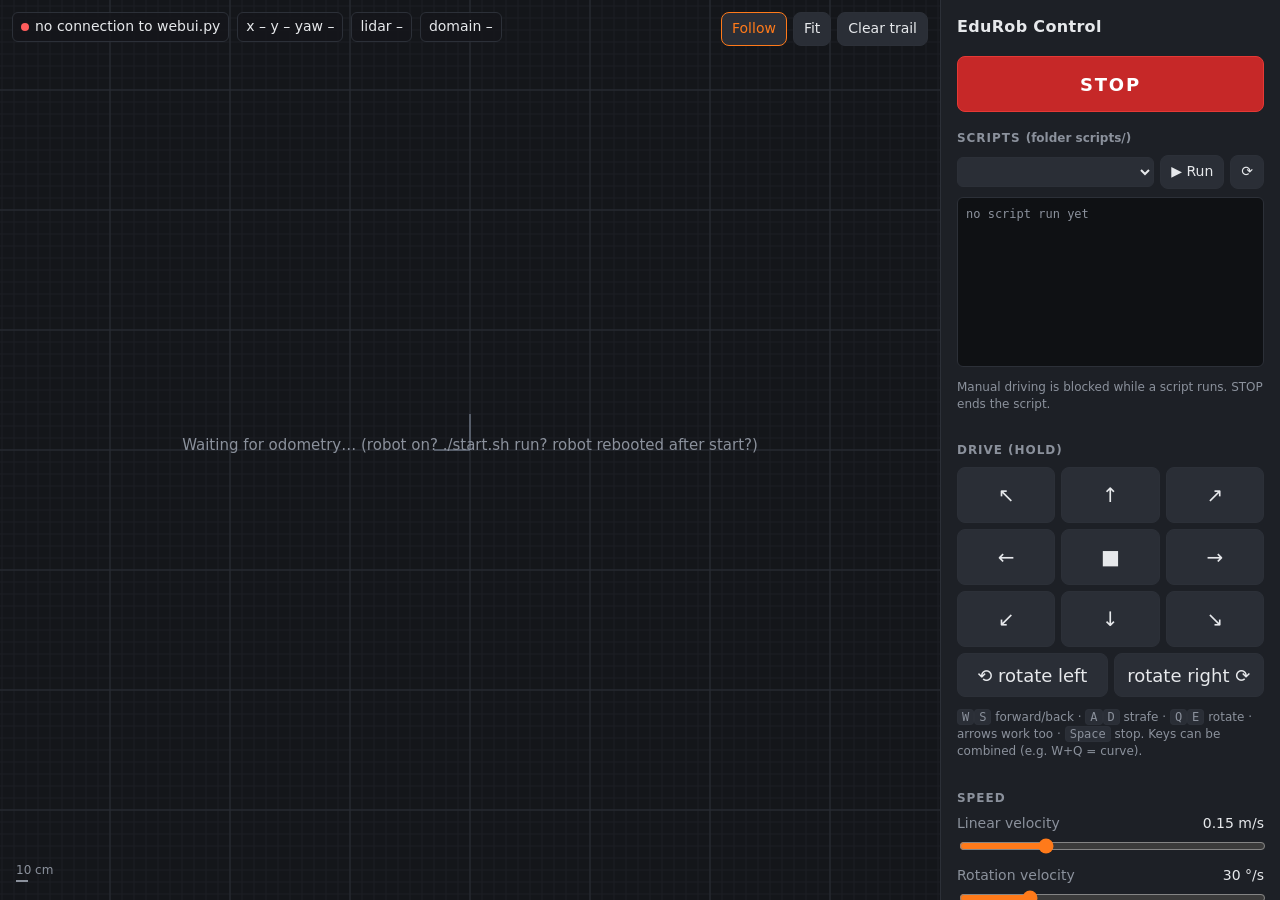
==== webui.html @ e74e67d3 "Init" ====
<!doctype html>
<html lang="en">
<head>
<meta charset="utf-8">
<meta name="viewport" content="width=device-width, initial-scale=1">
<title>EduRob Control</title>
<style>
  :root {
    --bg: #14161a; --panel: #1d2026; --line: #2c3038; --text: #e6e8eb; --muted: #8b919c;
    --accent: #ff7a1a; --trail: #4fb3ff; --scan: #ff4f6d; --ok: #3ecf8e; --bad: #ff5c5c;
  }
  * { box-sizing: border-box; }
  html, body { margin: 0; height: 100%; background: var(--bg); color: var(--text);
    font: 14px/1.4 system-ui, -apple-system, "Segoe UI", sans-serif; }
  body { display: grid; grid-template-columns: 1fr 340px; height: 100vh; }
  @media (max-width: 820px) { body { grid-template-columns: 1fr; grid-template-rows: 55vh auto; height: auto; } }
  #view { position: relative; min-height: 300px; overflow: hidden; }
  canvas { display: block; width: 100%; height: 100%; touch-action: none; cursor: grab; }
  .overlay { position: absolute; left: 12px; top: 12px; display: flex; gap: 8px; flex-wrap: wrap; pointer-events: none; }
  .chip { background: rgba(20,22,26,.85); border: 1px solid var(--line); border-radius: 6px; padding: 4px 8px;
    font-variant-numeric: tabular-nums; }
  .dot { display: inline-block; width: 8px; height: 8px; border-radius: 50%; background: var(--bad); margin-right: 6px; }
  .dot.on { background: var(--ok); }
  .viewbtns { position: absolute; right: 12px; top: 12px; display: flex; gap: 6px; }
  aside { background: var(--panel); border-left: 1px solid var(--line); padding: 16px; overflow-y: auto;
    display: flex; flex-direction: column; gap: 18px; }
  h1 { font-size: 16px; margin: 0; letter-spacing: .02em; }
  h2 { font-size: 12px; margin: 0 0 8px; color: var(--muted); text-transform: uppercase; letter-spacing: .08em; font-weight: 600; }
  button { -webkit-touch-callout: none; font: inherit; color: var(--text); background: #2a2e36; border: 1px solid var(--line); border-radius: 8px;
    padding: 6px 10px; cursor: pointer; user-select: none; -webkit-user-select: none; touch-action: none; }
  button:hover { background: #333842; }
  button:disabled { opacity: .5; cursor: wait; }
  button.held { background: var(--accent); border-color: var(--accent); color: #111; }
  button.toggle.on { border-color: var(--accent); color: var(--accent); }
  .pad { display: grid; grid-template-columns: repeat(3, 1fr); gap: 6px; }
  .pad button { height: 56px; font-size: 20px; }
  .rot { display: grid; grid-template-columns: 1fr 1fr; gap: 6px; margin-top: 6px; }
  .rot button { height: 44px; font-size: 18px; }
  #stop { width: 100%; height: 56px; font-size: 18px; font-weight: 700; letter-spacing: .1em;
    background: #c62828; border-color: #e53935; color: #fff; }
  #stop:hover { background: #d32f2f; }
  .slider { display: grid; grid-template-columns: 1fr auto; gap: 2px 8px; margin-bottom: 10px; }
  .slider label { color: var(--muted); }
  .slider output { font-variant-numeric: tabular-nums; }
  .slider input { grid-column: 1 / -1; width: 100%; accent-color: var(--accent); }
  table { width: 100%; border-collapse: collapse; font-variant-numeric: tabular-nums; }
  td { padding: 2px 0; } td:last-child { text-align: right; }
  .muted { color: var(--muted); font-size: 12px; }
  kbd { background: #2a2e36; border: 1px solid var(--line); border-radius: 4px; padding: 0 4px; font-size: 12px; }
  .row { display: flex; gap: 6px; flex-wrap: wrap; align-items: center; }
  select { font: inherit; color: var(--text); background: #2a2e36; border: 1px solid var(--line); border-radius: 6px;
    padding: 5px 6px; flex: 1; min-width: 0; }
  #log { background: #0f1114; border: 1px solid var(--line); border-radius: 6px; padding: 8px; margin: 8px 0 0;
    height: 170px; overflow: auto; font: 12px/1.35 ui-monospace, "SF Mono", Menlo, Consolas, monospace;
    white-space: pre-wrap; word-break: break-word; color: #c9ced6; }
  #log:empty::before { content: "no script run yet"; color: var(--muted); }
  #busychip { border-color: var(--accent); color: var(--accent); }
  [hidden] { display: none !important; }
  input[type=text] { font: inherit; color: var(--text); background: #2a2e36; border: 1px solid var(--line);
    border-radius: 6px; padding: 4px 6px; }
  input[type=number] { width: 70px; font: inherit; color: var(--text); background: #2a2e36; border: 1px solid var(--line);
    border-radius: 6px; padding: 4px 6px; }
</style>
</head>
<body>
<div id="view">
  <canvas id="c"></canvas>
  <div class="overlay">
    <span class="chip"><span class="dot" id="conn"></span><span id="src">no connection</span></span>
    <span class="chip" id="posechip">x – y – yaw –</span>
    <span class="chip" id="lidarchip">lidar –</span>
    <span class="chip" id="domainchip">domain –</span>
    <span class="chip" id="busychip" hidden></span>
  </div>
  <div class="viewbtns">
    <button class="toggle on" id="follow" title="Keep the robot in the centre">Follow</button>
    <button id="center" title="Show the whole trail">Fit</button>
    <button id="clear" title="Delete the drawn path">Clear trail</button>
  </div>
</div>

<aside>
  <h1>EduRob Control</h1>

  <section>
    <button id="stop">STOP</button>
  </section>

  <section>
    <h2>Scripts <span class="muted" style="text-transform:none;letter-spacing:0">(folder scripts/)</span></h2>
    <div class="row">
      <select id="scriptsel"></select>
      <button id="run">▶ Run</button>
      <button id="reload" title="Reload the list">⟳</button>
    </div>
    <pre id="log"></pre>
    <p class="muted" id="scriptstate">Manual driving is blocked while a script runs. STOP ends the script.</p>
  </section>

  <section>
    <h2>Drive (hold)</h2>
    <div class="pad">
      <button data-x="1" data-y="1">↖</button><button data-x="1">↑</button><button data-x="1" data-y="-1">↗</button>
      <button data-y="1">←</button><button data-stop="1">■</button><button data-y="-1">→</button>
      <button data-x="-1" data-y="1">↙</button><button data-x="-1">↓</button><button data-x="-1" data-y="-1">↘</button>
    </div>
    <div class="rot">
      <button data-t="1">⟲ rotate left</button><button data-t="-1">rotate right ⟳</button>
    </div>
    <p class="muted"><kbd>W</kbd><kbd>S</kbd> forward/back · <kbd>A</kbd><kbd>D</kbd> strafe ·
      <kbd>Q</kbd><kbd>E</kbd> rotate · arrows work too · <kbd>Space</kbd> stop.
      Keys can be combined (e.g. W+Q = curve).</p>
  </section>

  <section>
    <h2>Speed</h2>
    <div class="slider"><label for="vel">Linear velocity</label><output id="velo"></output>
      <input type="range" id="vel" min="0.02" max="0.5" step="0.01" value="0.15"></div>
    <div class="slider"><label for="ang">Rotation velocity</label><output id="ango"></output>
      <input type="range" id="ang" min="5" max="120" step="5" value="30"></div>
    <div class="slider"><label for="ramp">Ramp (acceleration)</label><output id="rampo"></output>
      <input type="range" id="ramp" min="0" max="2" step="0.05" value="0.5"></div>
    <p class="muted">Ramp 0 = full speed immediately. Rotation ramp is scaled the same way
      (0.5 m/s² ↔ 90 °/s², like <code>motion.py</code>).</p>
  </section>

  <section>
    <h2>Status</h2>
    <table>
      <tr><td>Commanded x / y</td><td id="cmdxy">–</td></tr>
      <tr><td>Commanded turn</td><td id="cmdt">–</td></tr>
      <tr><td>Trail length</td><td id="dist">0.00 m</td></tr>
    </table>
    <p class="muted">Commands go out at most twice per second: the robot can't handle more over WiFi.
      Expect ~0.5 s delay between button and movement.</p>
  </section>

  <section>
    <h2>Gyro (IMU)</h2>
    <div class="row">
      <button id="calib">Calibrate gyro</button>
      <input type="number" id="calibtime" value="5" min="1" max="30" step="1"> <span class="muted">s</span>
    </div>
    <p class="muted" id="calibmsg">Robot must stand still. Driving is blocked meanwhile.</p>
  </section>

  <section>
    <h2>ROS domain</h2>
    <div class="row">
      <input type="number" id="domain" min="0" max="232" step="1">
      <button id="setdomain">Switch</button>
    </div>
    <p class="muted">Restarts the server on that domain (robot and running script are stopped).
      The robot's own domain is set on its settings page (http://10.0.109.58/configuration),
      the lidar driver's with <code>DOMAIN=… ./start.sh</code>.</p>
  </section>

  <section>
    <h2>Map (SLAM)</h2>
    <p class="muted" id="mapstate">No map. Start with <code>./start.sh --slam</code>, then drive slowly around.</p>
    <div class="row">
      <input type="text" id="mapname" placeholder="map name" maxlength="40" style="flex:1;min-width:0">
      <button id="savemap">Save map</button>
    </div>
    <div class="row" style="margin-top:8px">
      <button class="toggle on" id="showmap">Show map</button>
      <button id="resetmap" title="Delete the current map and start a new one where the robot is now">New map</button>
    </div>
    <p class="muted">Saved to <code>maps/&lt;name&gt;.pgm</code> + <code>.yaml</code> (format of nav2 map_server).
      Drive slowly (≤ 0.15 m/s), turn gently, avoid strafing, and come back to known places.</p>
  </section>

  <section>
    <h2>Lidar</h2>
    <div class="row">
      <button class="toggle on" id="showscan">Show scan</button>
      <button class="toggle" id="persist" title="Keep old scans (drifts with the odometry)">Keep points</button>
    </div>
    <div class="row" style="margin-top:8px">
      <label for="loff" class="muted">Mount angle offset</label>
      <input type="number" id="loff" value="0" step="5"> <span class="muted">°</span>
    </div>
    <p class="muted">If walls appear rotated or mirrored relative to the drive direction, adjust the offset.</p>
  </section>
</aside>

<script>
"use strict";
const $ = (id) => document.getElementById(id);
const canvas = $("c"), ctx = canvas.getContext("2d");

// ---------- settings (remembered in this browser) ----------
const store = {
  get(k, d) { try { const v = localStorage.getItem("edurob." + k); return v === null ? d : v; } catch { return d; } },
  set(k, v) { try { localStorage.setItem("edurob." + k, v); } catch {} },
};
for (const id of ["vel", "ang", "ramp", "loff"]) {
  $(id).value = store.get(id, $(id).value);
  $(id).addEventListener("input", () => { store.set(id, $(id).value); showSliders(); sendCmd(); });
}
function showSliders() {
  $("velo").textContent = (+$("vel").value).toFixed(2) + " m/s";
  $("ango").textContent = $("ang").value + " °/s";
  $("rampo").textContent = +$("ramp").value === 0 ? "off" : (+$("ramp").value).toFixed(2) + " m/s²";
}
showSliders();

// ---------- driving ----------
// Each held button/key adds a direction; the sum is sent while anything is held.
const held = new Map();  // source -> {x, y, t}
function direction() {
  let x = 0, y = 0, t = 0;
  for (const d of held.values()) { x += d.x; y += d.y; t += d.t; }
  x = Math.sign(x); y = Math.sign(y); t = Math.sign(t);
  const n = Math.hypot(x, y) || 1;  // diagonal: same speed, not 1.41x
  return { x: x / n, y: y / n, t };
}
let lastSent = "";
async function post(path, body) {
  try {
    await fetch(path, { method: "POST", headers: { "Content-Type": "application/json" }, body: JSON.stringify(body || {}) });
  } catch {}
}
function sendCmd(force) {
  const d = direction(), v = +$("vel").value, w = +$("ang").value, a = +$("ramp").value;
  const body = { x: d.x * v, y: d.y * v, turn: d.t * w, lin_acc: a, ang_acc: a * 180 };
  const key = JSON.stringify(body);
  if (force || key !== lastSent || held.size) { post("/cmd", body); lastSent = key; }
}
// Keep-alive: the server stops the robot if nothing arrives for 0.8 s (closed tab, lost WiFi).
setInterval(() => { if (held.size) sendCmd(true); }, 250);

function press(src, d) { held.set(src, d); sendCmd(); }
function release(src) { if (held.delete(src)) sendCmd(true); }
function stopAll() {
  held.clear();
  document.querySelectorAll("button.held").forEach((b) => b.classList.remove("held"));
  post("/stop"); lastSent = "";
}

document.querySelectorAll(".pad button, .rot button").forEach((b) => {
  if (b.dataset.stop) { b.addEventListener("pointerdown", stopAll); return; }
  const d = { x: +(b.dataset.x || 0), y: +(b.dataset.y || 0), t: +(b.dataset.t || 0) };
  const src = "btn" + b.textContent;
  b.addEventListener("pointerdown", (e) => { b.setPointerCapture(e.pointerId); b.classList.add("held"); press(src, d); });
  const up = () => { b.classList.remove("held"); release(src); };
  b.addEventListener("pointerup", up);
  b.addEventListener("pointercancel", up);
  b.addEventListener("lostpointercapture", up);
});
$("stop").addEventListener("pointerdown", stopAll);
// Touch screens: a long press would open a context menu and cancel the press after ~1 s
document.querySelectorAll("button").forEach((b) => b.addEventListener("contextmenu", (e) => e.preventDefault()));
$("calib").addEventListener("click", async () => {
  stopAll();
  try {
    const r = await fetch("/calibrate", { method: "POST", headers: { "Content-Type": "application/json" },
      body: JSON.stringify({ time: +$("calibtime").value || 5 }) });
    const j = await r.json();
    if (!r.ok) $("calibmsg").textContent = "✗ " + j.error;
  } catch { $("calibmsg").textContent = "✗ no connection"; }
});

const KEYS = {
  KeyW: { x: 1, y: 0, t: 0 }, ArrowUp: { x: 1, y: 0, t: 0 },
  KeyS: { x: -1, y: 0, t: 0 }, ArrowDown: { x: -1, y: 0, t: 0 },
  KeyA: { x: 0, y: 1, t: 0 }, ArrowLeft: { x: 0, y: 1, t: 0 },
  KeyD: { x: 0, y: -1, t: 0 }, ArrowRight: { x: 0, y: -1, t: 0 },
  KeyQ: { x: 0, y: 0, t: 1 }, KeyE: { x: 0, y: 0, t: -1 },
};
addEventListener("keydown", (e) => {
  if (e.target.tagName === "INPUT" && e.target.type !== "range") return;  // typing a name must not drive
  if (e.code === "Space") { e.preventDefault(); stopAll(); return; }
  const d = KEYS[e.code];
  if (!d) return;
  e.preventDefault();
  if (!e.repeat) press("key" + e.code, d);
});
addEventListener("keyup", (e) => { if (KEYS[e.code]) release("key" + e.code); });
addEventListener("blur", () => { if (held.size) stopAll(); });
document.addEventListener("visibilitychange", () => { if (document.hidden && held.size) stopAll(); });

// ---------- scripts ----------
let logEnd = 0, logRun = 0;
async function loadScripts() {
  try {
    const { scripts } = await (await fetch("/scripts", { cache: "no-store" })).json();
    const sel = $("scriptsel"), keep = sel.value || store.get("script", "");
    sel.replaceChildren(...scripts.map((n) => new Option(n, n)));
    if (scripts.includes(keep)) sel.value = keep;
    $("run").disabled = !scripts.length;
  } catch {}
}
loadScripts();
$("reload").onclick = loadScripts;
$("scriptsel").onchange = () => store.set("script", $("scriptsel").value);
$("run").onclick = async () => {
  held.clear();
  const name = $("scriptsel").value;
  if (!name) return;
  try {
    const r = await fetch("/run", { method: "POST", headers: { "Content-Type": "application/json" },
      body: JSON.stringify({ name }) });
    if (!r.ok) $("scriptstate").textContent = "✗ " + (await r.json()).error;
  } catch { $("scriptstate").textContent = "✗ no connection"; }
};
function showScript(sc) {
  if (!sc) return;
  const log = $("log");
  if (sc.run !== logRun) { log.textContent = ""; logRun = sc.run; }
  if (sc.log.length) {
    const atBottom = log.scrollTop + log.clientHeight >= log.scrollHeight - 4;
    log.textContent += sc.log.join("\n") + "\n";
    if (atBottom) log.scrollTop = log.scrollHeight;
  }
  logEnd = sc.log_end;
  $("run").textContent = sc.running ? "■ Stop" : "▶ Run";
  $("run").onclick = sc.running ? stopAll : runSelected;
  $("scriptstate").textContent = sc.running ? `▶ ${sc.name} running… (STOP or Space ends it)`
    : sc.name ? `${sc.name}: ${sc.stopped ? "stopped" : sc.code === 0 ? "finished" : sc.code === null ? "–" : "error (exit code " + sc.code + ")"}`
    : "Manual driving is blocked while a script runs. STOP ends the script.";
}
const runSelected = $("run").onclick;

// ---------- ROS domain ----------
$("setdomain").onclick = async () => {
  const d = Math.round(+$("domain").value);
  if (!(d >= 0 && d <= 232)) return;
  stopAll();
  await post("/domain", { domain: d });
  trail.length = 0; trailLen = 0; cloud = []; pose = null; scan = null; logEnd = 0; logRun = -1;
  $("src").textContent = "switching domain…";
};

// ---------- state from the robot ----------
let pose = null, scan = null, source = null, frame = null;
// ---------- map from slam_toolbox ----------
let mapInfo = null, mapImg = null, mapSeq = 0, mapNoteUntil = 0, mapOcc = [];
async function loadMap() {
  try {
    const { map } = await (await fetch("/map", { cache: "no-store" })).json();
    if (!map) { mapImg = null; mapInfo = null; mapOcc = []; return; }  // map was reset
    const raw = atob(map.data), img = new ImageData(map.w, map.h), occ = [];
    for (let i = 0; i < raw.length; i++) {
      const v = raw.charCodeAt(i), o = i * 4;  // 255 unknown, 0..100 occupancy
      if (v === 255) continue;                 // unknown: transparent
      if (v >= 65) {
        img.data[o] = 230; img.data[o + 1] = 232; img.data[o + 2] = 235; img.data[o + 3] = 255;
        // cell centre in the world, for drawing small obstacles bigger when zoomed out
        occ.push([map.ox + (i % map.w + 0.5) * map.res, map.oy + (Math.floor(i / map.w) + 0.5) * map.res]);
      }
      else { img.data[o] = 60; img.data[o + 1] = 70; img.data[o + 2] = 84; img.data[o + 3] = 200; }
    }
    const c = document.createElement("canvas");
    c.width = map.w; c.height = map.h; c.getContext("2d").putImageData(img, 0, 0);
    mapImg = c; mapInfo = map; mapSeq = map.seq; mapOcc = occ;
  } catch {}
}
$("savemap").onclick = async () => {
  const name = $("mapname").value.trim() || "map_" + new Date().toISOString().slice(0, 16).replace(/[-:T]/g, "");
  $("mapname").value = name;
  try {
    const r = await fetch("/savemap", { method: "POST", headers: { "Content-Type": "application/json" },
      body: JSON.stringify({ name }) });
    const j = await r.json();
    $("mapstate").textContent = r.ok ? "✓ saved " + j.msg : "✗ " + j.error;
  } catch { $("mapstate").textContent = "✗ no connection"; }
  mapNoteUntil = Date.now() + 6000;
};
$("showmap").onclick = () => $("showmap").classList.toggle("on");
$("resetmap").onclick = async () => {
  if (!confirm("Delete the current map and start a new one? Save it first if you want to keep it.")) return;
  try {
    const r = await fetch("/resetmap", { method: "POST" });
    const j = await r.json();
    if (r.ok) { trail.length = 0; trailLen = 0; cloud = []; mapImg = null; mapInfo = null; mapOcc = []; }
    $("mapstate").textContent = r.ok ? "✓ new map started" : "✗ " + j.error;
  } catch { $("mapstate").textContent = "✗ no connection"; }
  mapNoteUntil = Date.now() + 6000;
};
const trail = [];          // [x, y] in odom frame
let trailLen = 0;
let cloud = [];            // kept lidar points (world frame)
const CLOUD_MAX = 60000;

async function poll() {
  try {
    const r = await fetch(`/state?log=${logEnd}&run=${logRun}`, { cache: "no-store" });
    const s = await r.json();
    $("conn").classList.add("on");
    source = s.source;
    $("src").textContent = s.source === "robot" ? (s.frame === "map" ? "robot (SLAM map)" : "robot (odom)") : s.source === "turtle" ? "turtlesim" : "connected, no odometry";
    if (s.frame !== frame) {  // map appeared / disappeared: different coordinates, old trail is useless
      frame = s.frame; trail.length = 0; trailLen = 0; cloud = [];
    }
    if (s.map_seq && s.map_seq !== mapSeq) { mapSeq = s.map_seq; loadMap(); }
    if (s.map_seq && Date.now() > mapNoteUntil) {
      $("mapstate").textContent = mapInfo
        ? `Map ${(mapInfo.w * mapInfo.res).toFixed(1)} × ${(mapInfo.h * mapInfo.res).toFixed(1)} m, updated ${s.map_age.toFixed(0)} s ago` +
          (frame === "map" ? "" : " (robot not localized yet)")
        : "Map arriving…";
    }
    if (s.pose) {
      pose = s.pose;
      const last = trail[trail.length - 1];
      const step = last ? Math.hypot(pose[0] - last[0], pose[1] - last[1]) : Infinity;
      if (step > 0.005) {
        if (last) trailLen += step;
        trail.push([pose[0], pose[1]]);
        if (trail.length > 50000) trail.shift();
      }
      $("posechip").textContent =
        `x ${pose[0].toFixed(3)} m  y ${pose[1].toFixed(3)} m  yaw ${(pose[2] * 180 / Math.PI).toFixed(1)}°`;
      $("dist").textContent = trailLen.toFixed(2) + " m";
    }
    const c = s.cmd;
    $("cmdxy").textContent = `${c[0].toFixed(2)} / ${c[1].toFixed(2)} m/s`;
    $("cmdt").textContent = `${(c[2] * 180 / Math.PI).toFixed(0)} °/s`;
    if (s.scan && s.scan_age > 1.5) s.scan = null;  // old scan (driver stopped): don't show it as live
    if (s.scan) {
      const fresh = !scan || s.scan.seq !== scan.seq;
      scan = s.scan;
      if (fresh && pose && $("persist").classList.contains("on")) {
        for (const p of scanPoints(10)) cloud.push(p);
        if (cloud.length > CLOUD_MAX) cloud = cloud.slice(cloud.length - CLOUD_MAX);
      }
    }
    showScript(s.script);
    $("domainchip").textContent = "domain " + s.domain;
    if (document.activeElement !== $("domain")) $("domain").value = s.domain;
    $("busychip").hidden = !s.busy;
    $("busychip").textContent = s.busy || "";
    if (s.calib && s.calib.state !== "idle") {
      $("calibmsg").textContent = { running: "⏳ ", done: "✓ ", error: "✗ " }[s.calib.state] + s.calib.msg;
      $("calib").disabled = s.calib.state === "running";
    }
    if (!s.scan) scan = null;
    $("lidarchip").textContent = s.scan ? `lidar ${s.scan_hz.toFixed(1)} Hz`
      : s.scan_age != null ? `lidar: no data for ${s.scan_age.toFixed(0)} s (restarting itself)`
      : "lidar: no /scan (./start.sh?)";
    render();
  } catch {
    $("conn").classList.remove("on");
    $("src").textContent = "no connection to webui.py";
  }
  setTimeout(poll, 100);
}
poll();

// Lidar points in the odom frame (laser assumed at the robot centre, like /tf_static says)
function scanPoints(every = 1) {
  const out = [];
  if (!scan || !pose) return out;
  const off = (+$("loff").value || 0) * Math.PI / 180;
  const [px, py, pyaw] = pose;
  for (let i = 0; i < scan.r.length; i += every) {
    const r = scan.r[i];
    if (!r) continue;
    const a = pyaw + off + scan.amin + i * scan.ainc;
    out.push([px + r * Math.cos(a), py + r * Math.sin(a)]);
  }
  return out;
}

// ---------- view ----------
let scale = 120;           // px per m
let center = [0, 0];       // world point at the canvas centre
let follow = true;
function resize() {
  const r = canvas.getBoundingClientRect(), dpr = devicePixelRatio || 1;
  canvas.width = r.width * dpr; canvas.height = r.height * dpr;
  ctx.setTransform(dpr, 0, 0, dpr, 0, 0);
}
addEventListener("resize", resize); resize();

// World (x forward at start, y left) -> screen: x points up, y points left, like looking down on the robot
function toScreen(x, y) {
  const r = canvas.getBoundingClientRect();
  return [r.width / 2 - (y - center[1]) * scale, r.height / 2 - (x - center[0]) * scale];
}
function toWorld(sx, sy) {
  const r = canvas.getBoundingClientRect();
  return [center[0] - (sy - r.height / 2) / scale, center[1] - (sx - r.width / 2) / scale];
}

canvas.addEventListener("wheel", (e) => {
  e.preventDefault();
  const before = toWorld(e.offsetX, e.offsetY);
  scale = Math.min(2000, Math.max(10, scale * Math.exp(-e.deltaY * 0.0015)));
  if (!follow) { const after = toWorld(e.offsetX, e.offsetY); center[0] += before[0] - after[0]; center[1] += before[1] - after[1]; }
}, { passive: false });
let drag = null;
canvas.addEventListener("pointerdown", (e) => { drag = [e.clientX, e.clientY]; canvas.setPointerCapture(e.pointerId); });
canvas.addEventListener("pointermove", (e) => {
  if (!drag) return;
  center[0] += (e.clientY - drag[1]) / scale; center[1] += (e.clientX - drag[0]) / scale;
  drag = [e.clientX, e.clientY];
  setFollow(false);
});
canvas.addEventListener("pointerup", () => { drag = null; });
function setFollow(on) { follow = on; $("follow").classList.toggle("on", on); }
$("follow").onclick = () => setFollow(!follow);
$("clear").onclick = () => { trail.length = 0; trailLen = 0; cloud = []; $("dist").textContent = "0.00 m"; };
$("center").onclick = () => {
  const pts = trail.length ? trail : pose ? [pose] : [[0, 0]];
  let [x0, x1, y0, y1] = [Infinity, -Infinity, Infinity, -Infinity];
  for (const [x, y] of pts) { x0 = Math.min(x0, x); x1 = Math.max(x1, x); y0 = Math.min(y0, y); y1 = Math.max(y1, y); }
  const r = canvas.getBoundingClientRect();
  center = [(x0 + x1) / 2, (y0 + y1) / 2];
  scale = Math.min(400, 0.8 * Math.min(r.height / Math.max(x1 - x0, 0.5), r.width / Math.max(y1 - y0, 0.5)));
  setFollow(false);
};
for (const id of ["showscan", "persist"]) $(id).onclick = () => $(id).classList.toggle("on");

function drawGrid(w, h) {
  const [wx0, wy1] = toWorld(0, h), [wx1, wy0] = toWorld(w, 0);
  const minor = scale > 60 ? 0.1 : scale > 25 ? 0.5 : 1;
  ctx.lineWidth = 1;
  for (const [stepM, color] of [[minor, "#1c1f24"], [1, "#2a2e36"]]) {
    ctx.strokeStyle = color; ctx.beginPath();
    for (let x = Math.floor(Math.min(wx0, wx1) / stepM) * stepM; x <= Math.max(wx0, wx1); x += stepM) {
      const [, sy] = toScreen(x, 0); ctx.moveTo(0, sy); ctx.lineTo(w, sy);
    }
    for (let y = Math.floor(Math.min(wy0, wy1) / stepM) * stepM; y <= Math.max(wy0, wy1); y += stepM) {
      const [sx] = toScreen(0, y); ctx.moveTo(sx, 0); ctx.lineTo(sx, h);
    }
    ctx.stroke();
  }
  // odom origin
  const [ox, oy] = toScreen(0, 0);
  ctx.strokeStyle = "#555c68"; ctx.lineWidth = 2; ctx.beginPath();
  ctx.moveTo(ox, oy); ctx.lineTo(ox, oy - 0.3 * scale); ctx.moveTo(ox, oy); ctx.lineTo(ox - 0.3 * scale, oy); ctx.stroke();
  // scale bar
  ctx.fillStyle = "#8b919c"; ctx.font = "12px system-ui";
  ctx.fillRect(16, h - 20, scale * minor, 2);
  ctx.fillText(minor >= 1 ? minor + " m" : minor * 100 + " cm", 16, h - 26);
}

function drawRobot() {
  if (!pose) return;
  const [sx, sy] = toScreen(pose[0], pose[1]);
  // screen angle of the robot's forward direction: world yaw 0 = up
  ctx.save(); ctx.translate(sx, sy); ctx.rotate(-pose[2]);
  const L = 0.36 * scale, W = 0.30 * scale;  // body size in m (approx.)
  ctx.fillStyle = "rgba(255,122,26,.25)"; ctx.strokeStyle = "#ff7a1a"; ctx.lineWidth = 2;
  ctx.beginPath(); ctx.rect(-W / 2, -L / 2, W, L); ctx.fill(); ctx.stroke();
  ctx.fillStyle = "#ff7a1a";
  ctx.beginPath(); ctx.moveTo(0, -L / 2 - 8); ctx.lineTo(-7, -L / 2 + 6); ctx.lineTo(7, -L / 2 + 6); ctx.closePath(); ctx.fill();
  ctx.restore();
}

function render() {
  const r = canvas.getBoundingClientRect(), w = r.width, h = r.height;
  if (follow && pose) center = [pose[0], pose[1]];
  ctx.fillStyle = "#14161a"; ctx.fillRect(0, 0, w, h);
  drawGrid(w, h);

  if (mapImg && $("showmap").classList.contains("on")) {
    // map cell (i, j) is at world (ox + i*res, oy + j*res); screen x = left/right (world y), screen y = up (world x)
    const dpr = devicePixelRatio || 1, rs = mapInfo.res * scale;
    const [ex, ey] = toScreen(mapInfo.ox, mapInfo.oy);
    ctx.save();
    ctx.setTransform(0, -rs * dpr, -rs * dpr, 0, ex * dpr, ey * dpr);
    ctx.imageSmoothingEnabled = false;
    ctx.drawImage(mapImg, 0, 0);
    ctx.restore();
    // Zoomed out, a 2 cm cell is < 1 px and small obstacles (a 7 cm barrel) vanish: draw walls/obstacles at least 3 px
    if (rs < 3) {
      ctx.fillStyle = "#e6e8eb";
      for (const [x, y] of mapOcc) { const [sx, sy] = toScreen(x, y); ctx.fillRect(sx - 1.5, sy - 1.5, 3, 3); }
    }
  }
  if (cloud.length) {
    ctx.fillStyle = "rgba(255,79,109,.25)";
    for (const [x, y] of cloud) { const [sx, sy] = toScreen(x, y); ctx.fillRect(sx - 1, sy - 1, 2, 2); }
  }
  if (trail.length > 1) {
    ctx.strokeStyle = "#4fb3ff"; ctx.lineWidth = 2; ctx.lineJoin = "round"; ctx.beginPath();
    trail.forEach(([x, y], i) => { const [sx, sy] = toScreen(x, y); i ? ctx.lineTo(sx, sy) : ctx.moveTo(sx, sy); });
    if (pose) { const [sx, sy] = toScreen(pose[0], pose[1]); ctx.lineTo(sx, sy); }
    ctx.stroke();
  }
  if ($("showscan").classList.contains("on")) {
    ctx.fillStyle = "#ff4f6d";
    for (const [x, y] of scanPoints()) { const [sx, sy] = toScreen(x, y); ctx.fillRect(sx - 1.5, sy - 1.5, 3, 3); }
  }
  drawRobot();
  if (!pose) {
    ctx.fillStyle = "#8b919c"; ctx.font = "15px system-ui"; ctx.textAlign = "center";
    ctx.fillText("Waiting for odometry… (robot on? ./start.sh run? robot rebooted after start?)", w / 2, h / 2);
    ctx.textAlign = "start";
  }
}
(function frame() { render(); requestAnimationFrame(frame); })();
</script>
</body>
</html>
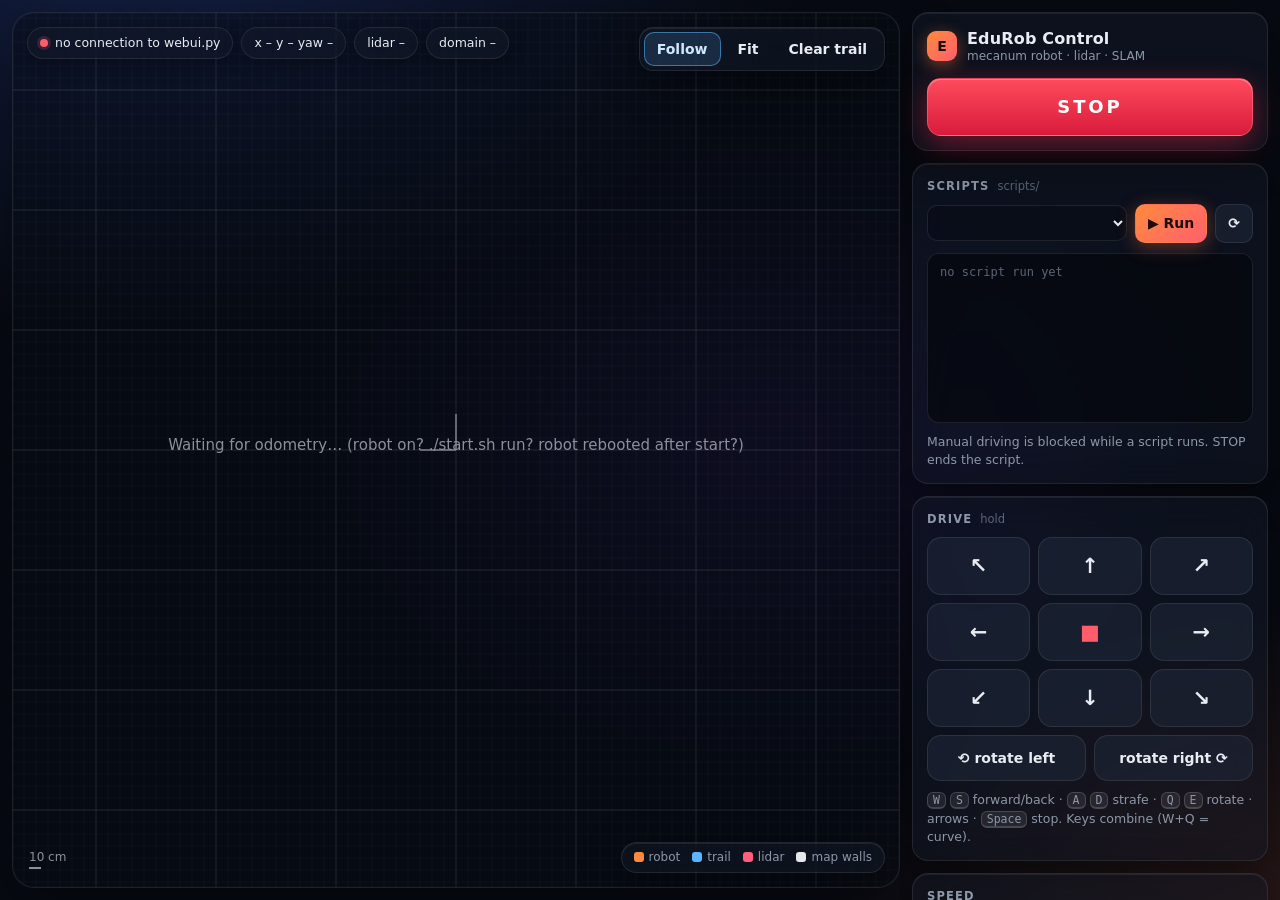
==== commit d3190f6e: "Update" ====
--- a/webui.html
+++ b/webui.html
@@ -2,69 +2,171 @@
 <html lang="en">
 <head>
 <meta charset="utf-8">
-<meta name="viewport" content="width=device-width, initial-scale=1">
+<meta name="viewport" content="width=device-width, initial-scale=1, viewport-fit=cover">
+<meta name="color-scheme" content="dark">
 <title>EduRob Control</title>
 <style>
   :root {
-    --bg: #14161a; --panel: #1d2026; --line: #2c3038; --text: #e6e8eb; --muted: #8b919c;
-    --accent: #ff7a1a; --trail: #4fb3ff; --scan: #ff4f6d; --ok: #3ecf8e; --bad: #ff5c5c;
+    --bg: #070a12;
+    --text: #e9edf3; --muted: #8e98a8; --faint: #5b6577;
+    --glass: rgba(20, 26, 38, .52);       /* panels */
+    --glass-hi: rgba(32, 40, 56, .62);    /* controls on panels */
+    --glass-hover: rgba(48, 58, 78, .7);
+    --stroke: rgba(255, 255, 255, .09);
+    --stroke-hi: rgba(255, 255, 255, .16);
+    --accent: #ff8a3d; --accent-2: #ff5f6d;
+    --blue: #5ab4ff; --ok: #3ee0a0; --bad: #ff5c6c;
+    --radius: 16px; --radius-sm: 10px;
+    --blur: blur(18px) saturate(150%);
+    --shadow: 0 10px 40px rgba(0, 0, 0, .45), inset 0 1px 0 rgba(255, 255, 255, .07);
+    color-scheme: dark;
   }
   * { box-sizing: border-box; }
-  html, body { margin: 0; height: 100%; background: var(--bg); color: var(--text);
-    font: 14px/1.4 system-ui, -apple-system, "Segoe UI", sans-serif; }
-  body { display: grid; grid-template-columns: 1fr 340px; height: 100vh; }
-  @media (max-width: 820px) { body { grid-template-columns: 1fr; grid-template-rows: 55vh auto; height: auto; } }
-  #view { position: relative; min-height: 300px; overflow: hidden; }
+  html, body { margin: 0; height: 100%; color: var(--text);
+    font: 14px/1.45 ui-sans-serif, system-ui, -apple-system, "Segoe UI", Roboto, sans-serif; }
+  body {
+    background:
+      radial-gradient(1100px 700px at 12% -10%, rgba(64, 110, 255, .22), transparent 60%),
+      radial-gradient(900px 650px at 105% 110%, rgba(255, 110, 60, .18), transparent 60%),
+      radial-gradient(700px 500px at 60% 50%, rgba(120, 60, 255, .10), transparent 65%),
+      var(--bg);
+    background-attachment: fixed;
+    display: grid; grid-template-columns: minmax(0, 1fr) 380px; height: 100vh; height: 100dvh;
+    -webkit-font-smoothing: antialiased;
+  }
+  @media (max-width: 860px) {
+    body { grid-template-columns: 1fr; grid-template-rows: 58vh auto; height: auto; }
+  }
+
+  /* ---------- glass ---------- */
+  .glass { background: var(--glass); border: 1px solid var(--stroke); border-radius: var(--radius);
+    box-shadow: var(--shadow); backdrop-filter: var(--blur); -webkit-backdrop-filter: var(--blur); }
+  @supports not ((backdrop-filter: blur(1px)) or (-webkit-backdrop-filter: blur(1px))) {
+    :root { --glass: rgba(20, 26, 38, .94); --glass-hi: rgba(36, 44, 60, .96); }
+  }
+
+  /* ---------- map ---------- */
+  #view { position: relative; min-height: 320px; overflow: hidden; margin: 12px 0 12px 12px; border-radius: 22px;
+    border: 1px solid var(--stroke); box-shadow: inset 0 0 0 1px rgba(255,255,255,.02), 0 20px 60px rgba(0,0,0,.35);
+    background: rgba(8, 12, 20, .45); }
+  @media (max-width: 860px) { #view { margin: 10px; } }
   canvas { display: block; width: 100%; height: 100%; touch-action: none; cursor: grab; }
-  .overlay { position: absolute; left: 12px; top: 12px; display: flex; gap: 8px; flex-wrap: wrap; pointer-events: none; }
-  .chip { background: rgba(20,22,26,.85); border: 1px solid var(--line); border-radius: 6px; padding: 4px 8px;
-    font-variant-numeric: tabular-nums; }
-  .dot { display: inline-block; width: 8px; height: 8px; border-radius: 50%; background: var(--bad); margin-right: 6px; }
-  .dot.on { background: var(--ok); }
-  .viewbtns { position: absolute; right: 12px; top: 12px; display: flex; gap: 6px; }
-  aside { background: var(--panel); border-left: 1px solid var(--line); padding: 16px; overflow-y: auto;
-    display: flex; flex-direction: column; gap: 18px; }
-  h1 { font-size: 16px; margin: 0; letter-spacing: .02em; }
-  h2 { font-size: 12px; margin: 0 0 8px; color: var(--muted); text-transform: uppercase; letter-spacing: .08em; font-weight: 600; }
-  button { -webkit-touch-callout: none; font: inherit; color: var(--text); background: #2a2e36; border: 1px solid var(--line); border-radius: 8px;
-    padding: 6px 10px; cursor: pointer; user-select: none; -webkit-user-select: none; touch-action: none; }
-  button:hover { background: #333842; }
-  button:disabled { opacity: .5; cursor: wait; }
-  button.held { background: var(--accent); border-color: var(--accent); color: #111; }
-  button.toggle.on { border-color: var(--accent); color: var(--accent); }
-  .pad { display: grid; grid-template-columns: repeat(3, 1fr); gap: 6px; }
-  .pad button { height: 56px; font-size: 20px; }
-  .rot { display: grid; grid-template-columns: 1fr 1fr; gap: 6px; margin-top: 6px; }
-  .rot button { height: 44px; font-size: 18px; }
-  #stop { width: 100%; height: 56px; font-size: 18px; font-weight: 700; letter-spacing: .1em;
-    background: #c62828; border-color: #e53935; color: #fff; }
-  #stop:hover { background: #d32f2f; }
-  .slider { display: grid; grid-template-columns: 1fr auto; gap: 2px 8px; margin-bottom: 10px; }
+  canvas:active { cursor: grabbing; }
+  .overlay { position: absolute; left: 14px; top: 14px; right: 14px; display: flex; gap: 8px; flex-wrap: wrap;
+    pointer-events: none; padding-right: 250px; }
+  @media (max-width: 860px) { .overlay { padding-right: 0; top: 62px; } }
+  .chip { display: inline-flex; align-items: center; gap: 7px; padding: 6px 12px; border-radius: 999px;
+    background: var(--glass); border: 1px solid var(--stroke); backdrop-filter: var(--blur);
+    -webkit-backdrop-filter: var(--blur); font-size: 12.5px; font-variant-numeric: tabular-nums;
+    box-shadow: 0 4px 18px rgba(0,0,0,.3); white-space: nowrap; }
+  .dot { width: 8px; height: 8px; border-radius: 50%; background: var(--bad); box-shadow: 0 0 0 3px rgba(255,92,108,.18); }
+  .dot.on { background: var(--ok); box-shadow: 0 0 0 3px rgba(62,224,160,.18), 0 0 12px rgba(62,224,160,.6); }
+  #busychip { border-color: rgba(255,138,61,.5); color: var(--accent); }
+  .viewbtns { position: absolute; right: 14px; top: 14px; display: flex; gap: 4px; padding: 4px;
+    border-radius: 14px; }
+  .viewbtns button { background: transparent; border-color: transparent; padding: 6px 12px; }
+  .viewbtns button:hover { background: rgba(255,255,255,.08); }
+  .legend { position: absolute; right: 14px; bottom: 14px; display: flex; gap: 12px; flex-wrap: wrap;
+    padding: 6px 12px; border-radius: 999px; font-size: 12px; color: var(--muted); pointer-events: none; }
+  .legend i { display: inline-block; width: 10px; height: 10px; border-radius: 3px; margin-right: 5px; vertical-align: -1px; }
+
+  /* ---------- side panel ---------- */
+  aside { padding: 12px 12px 24px; overflow-y: auto; display: flex; flex-direction: column; gap: 12px;
+    scrollbar-width: thin; scrollbar-color: rgba(255,255,255,.15) transparent; }
+  @media (max-width: 860px) { aside { overflow: visible; } }  /* phone: STOP stays on screen while scrolling */
+  .head { position: sticky; top: 0; z-index: 2; padding: 14px; display: grid; gap: 12px; }
+  .brand { display: flex; align-items: center; gap: 10px; }
+  .logo { width: 30px; height: 30px; border-radius: 9px; display: grid; place-items: center; font-weight: 800;
+    color: #1a0f08; background: linear-gradient(135deg, var(--accent), var(--accent-2));
+    box-shadow: 0 4px 16px rgba(255,120,60,.45); }
+  h1 { font-size: 16px; margin: 0; letter-spacing: .01em; font-weight: 650; }
+  .sub { font-size: 12px; color: var(--muted); margin-top: -2px; }
+  .card { padding: 14px; }
+  h2 { font-size: 11.5px; margin: 0 0 10px; color: var(--muted); text-transform: uppercase; letter-spacing: .1em;
+    font-weight: 650; display: flex; align-items: center; gap: 8px; }
+  h2 .tag { text-transform: none; letter-spacing: 0; font-weight: 500; color: var(--faint); }
+
+  /* ---------- controls ---------- */
+  button { -webkit-touch-callout: none; font: inherit; font-weight: 550; color: var(--text);
+    background: var(--glass-hi); border: 1px solid var(--stroke); border-radius: var(--radius-sm);
+    padding: 8px 12px; cursor: pointer; user-select: none; -webkit-user-select: none; touch-action: none;
+    transition: background .15s, border-color .15s, transform .08s, box-shadow .15s; }
+  button:hover { background: var(--glass-hover); border-color: var(--stroke-hi); }
+  button:active { transform: scale(.97); }
+  button:disabled { opacity: .45; cursor: wait; transform: none; }
+  :focus-visible { outline: 2px solid var(--blue); outline-offset: 2px; }
+  button.primary { background: linear-gradient(135deg, var(--accent), var(--accent-2)); color: #1c0d06;
+    border-color: transparent; box-shadow: 0 4px 18px rgba(255,110,70,.35); }
+  button.primary:hover { filter: brightness(1.08); }
+  button.primary.danger { background: linear-gradient(180deg, #ff4b5c, #d81b3c); color: #fff;
+    box-shadow: 0 4px 18px rgba(230,30,60,.4); }
+  button.held { background: linear-gradient(135deg, var(--accent), var(--accent-2)); border-color: transparent;
+    color: #1c0d06; box-shadow: 0 0 0 4px rgba(255,138,61,.2), 0 6px 22px rgba(255,110,70,.45); }
+  button.toggle.on { border-color: rgba(90,180,255,.55); color: #cfe7ff; background: rgba(90,180,255,.16); }
+  #stop { width: 100%; height: 58px; font-size: 18px; font-weight: 800; letter-spacing: .16em; color: #fff;
+    border: 1px solid rgba(255,255,255,.18); border-radius: 14px;
+    background: linear-gradient(180deg, #ff4b5c, #d81b3c);
+    box-shadow: 0 8px 28px rgba(230,30,60,.45), inset 0 1px 0 rgba(255,255,255,.3); }
+  #stop:hover { filter: brightness(1.08); }
+  .pad { display: grid; grid-template-columns: repeat(3, 1fr); gap: 8px; }
+  .pad button { height: 58px; font-size: 21px; border-radius: 14px; }
+  .pad button[data-stop] { color: var(--bad); }
+  .rot { display: grid; grid-template-columns: 1fr 1fr; gap: 8px; margin-top: 8px; }
+  .rot button { height: 46px; border-radius: 14px; }
+  .row { display: flex; gap: 8px; flex-wrap: wrap; align-items: center; }
+  .row + .row { margin-top: 8px; }
+
+  .slider { display: grid; grid-template-columns: 1fr auto; gap: 6px 8px; margin-bottom: 14px; }
   .slider label { color: var(--muted); }
-  .slider output { font-variant-numeric: tabular-nums; }
-  .slider input { grid-column: 1 / -1; width: 100%; accent-color: var(--accent); }
+  .slider output { font-variant-numeric: tabular-nums; font-weight: 600; padding: 1px 8px; border-radius: 999px;
+    background: rgba(255,255,255,.06); border: 1px solid var(--stroke); font-size: 12.5px; }
+  input[type=range] { grid-column: 1 / -1; width: 100%; height: 22px; margin: 0; background: transparent;
+    -webkit-appearance: none; appearance: none; --p: 50%; }
+  input[type=range]::-webkit-slider-runnable-track { height: 6px; border-radius: 999px;
+    background: linear-gradient(90deg, var(--accent) var(--p), rgba(255,255,255,.1) var(--p)); }
+  input[type=range]::-moz-range-track { height: 6px; border-radius: 999px; background: rgba(255,255,255,.1); }
+  input[type=range]::-moz-range-progress { height: 6px; border-radius: 999px; background: var(--accent); }
+  input[type=range]::-webkit-slider-thumb { -webkit-appearance: none; width: 18px; height: 18px; margin-top: -6px;
+    border-radius: 50%; background: #fff; border: 0; box-shadow: 0 2px 8px rgba(0,0,0,.5), 0 0 0 4px rgba(255,138,61,.25); }
+  input[type=range]::-moz-range-thumb { width: 18px; height: 18px; border-radius: 50%; background: #fff; border: 0;
+    box-shadow: 0 2px 8px rgba(0,0,0,.5), 0 0 0 4px rgba(255,138,61,.25); }
+
+  input[type=text], input[type=number], select { font: inherit; color: var(--text); background: rgba(8,12,20,.55);
+    border: 1px solid var(--stroke); border-radius: var(--radius-sm); padding: 8px 10px; min-width: 0;
+    transition: border-color .15s, box-shadow .15s; }
+  input[type=text]:focus, input[type=number]:focus, select:focus { border-color: rgba(90,180,255,.6);
+    box-shadow: 0 0 0 3px rgba(90,180,255,.18); outline: none; }
+  input[type=number] { width: 84px; }
+  select { flex: 1; }
+  select option { background: #141a26; }
+
   table { width: 100%; border-collapse: collapse; font-variant-numeric: tabular-nums; }
-  td { padding: 2px 0; } td:last-child { text-align: right; }
-  .muted { color: var(--muted); font-size: 12px; }
-  kbd { background: #2a2e36; border: 1px solid var(--line); border-radius: 4px; padding: 0 4px; font-size: 12px; }
-  .row { display: flex; gap: 6px; flex-wrap: wrap; align-items: center; }
-  select { font: inherit; color: var(--text); background: #2a2e36; border: 1px solid var(--line); border-radius: 6px;
-    padding: 5px 6px; flex: 1; min-width: 0; }
-  #log { background: #0f1114; border: 1px solid var(--line); border-radius: 6px; padding: 8px; margin: 8px 0 0;
-    height: 170px; overflow: auto; font: 12px/1.35 ui-monospace, "SF Mono", Menlo, Consolas, monospace;
-    white-space: pre-wrap; word-break: break-word; color: #c9ced6; }
-  #log:empty::before { content: "no script run yet"; color: var(--muted); }
-  #busychip { border-color: var(--accent); color: var(--accent); }
+  td { padding: 5px 0; border-bottom: 1px solid rgba(255,255,255,.05); }
+  tr:last-child td { border-bottom: 0; }
+  td:first-child { color: var(--muted); } td:last-child { text-align: right; font-weight: 600; }
+  .muted { color: var(--muted); font-size: 12.5px; margin: 10px 0 0; }
+  code { font: 12px ui-monospace, "SF Mono", Menlo, Consolas, monospace; background: rgba(255,255,255,.06);
+    padding: 1px 5px; border-radius: 5px; }
+  kbd { font: 11.5px ui-monospace, "SF Mono", Menlo, Consolas, monospace; background: rgba(255,255,255,.08);
+    border: 1px solid var(--stroke-hi); border-bottom-width: 2px; border-radius: 6px; padding: 0 5px; }
+  #log { background: rgba(4,7,12,.65); border: 1px solid var(--stroke); border-radius: 12px; padding: 10px 12px;
+    margin: 10px 0 0; height: 170px; overflow: auto; font: 12px/1.45 ui-monospace, "SF Mono", Menlo, Consolas, monospace;
+    white-space: pre-wrap; word-break: break-word; color: #c9d3e0; scrollbar-width: thin; }
+  #log:empty::before { content: "no script run yet"; color: var(--faint); }
   [hidden] { display: none !important; }
-  input[type=text] { font: inherit; color: var(--text); background: #2a2e36; border: 1px solid var(--line);
-    border-radius: 6px; padding: 4px 6px; }
-  input[type=number] { width: 70px; font: inherit; color: var(--text); background: #2a2e36; border: 1px solid var(--line);
-    border-radius: 6px; padding: 4px 6px; }
+  details > summary { list-style: none; cursor: pointer; }
+  details > summary::-webkit-details-marker { display: none; }
+  details > summary h2 { margin: 0; }
+  details > summary h2::after { content: "▾"; margin-left: auto; font-size: 13px; transition: transform .2s; }
+  details:not([open]) > summary h2::after { transform: rotate(-90deg); }
+  details[open] > summary { margin-bottom: 10px; }
+
+  @media (prefers-reduced-motion: reduce) { * { transition: none !important; } }
 </style>
 </head>
 <body>
-<div id="view">
-  <canvas id="c"></canvas>
+<main id="view">
+  <canvas id="c" aria-label="Map: robot, trail, lidar and SLAM map"></canvas>
   <div class="overlay">
     <span class="chip"><span class="dot" id="conn"></span><span id="src">no connection</span></span>
     <span class="chip" id="posechip">x – y – yaw –</span>
@@ -72,47 +174,54 @@
     <span class="chip" id="domainchip">domain –</span>
     <span class="chip" id="busychip" hidden></span>
   </div>
-  <div class="viewbtns">
+  <div class="viewbtns glass">
     <button class="toggle on" id="follow" title="Keep the robot in the centre">Follow</button>
     <button id="center" title="Show the whole trail">Fit</button>
     <button id="clear" title="Delete the drawn path">Clear trail</button>
   </div>
-</div>
+  <div class="legend glass" aria-hidden="true">
+    <span><i style="background:#ff8a3d"></i>robot</span>
+    <span><i style="background:#5ab4ff"></i>trail</span>
+    <span><i style="background:#ff5f7a"></i>lidar</span>
+    <span><i style="background:#e6e8eb"></i>map walls</span>
+  </div>
+</main>
 
 <aside>
-  <h1>EduRob Control</h1>
-
-  <section>
-    <button id="stop">STOP</button>
-  </section>
-
-  <section>
-    <h2>Scripts <span class="muted" style="text-transform:none;letter-spacing:0">(folder scripts/)</span></h2>
+  <div class="head glass">
+    <div class="brand">
+      <div class="logo">E</div>
+      <div><h1>EduRob Control</h1><div class="sub">mecanum robot · lidar · SLAM</div></div>
+    </div>
+    <button id="stop" title="Stops driving and a running script (Space)">STOP</button>
+  </div>
+
+  <section class="card glass">
+    <h2>Scripts <span class="tag">scripts/</span></h2>
     <div class="row">
-      <select id="scriptsel"></select>
-      <button id="run">▶ Run</button>
-      <button id="reload" title="Reload the list">⟳</button>
+      <select id="scriptsel" aria-label="Script"></select>
+      <button id="run" class="primary">▶ Run</button>
+      <button id="reload" title="Reload the list" aria-label="Reload the list">⟳</button>
     </div>
     <pre id="log"></pre>
     <p class="muted" id="scriptstate">Manual driving is blocked while a script runs. STOP ends the script.</p>
   </section>
 
-  <section>
-    <h2>Drive (hold)</h2>
+  <section class="card glass">
+    <h2>Drive <span class="tag">hold</span></h2>
     <div class="pad">
-      <button data-x="1" data-y="1">↖</button><button data-x="1">↑</button><button data-x="1" data-y="-1">↗</button>
-      <button data-y="1">←</button><button data-stop="1">■</button><button data-y="-1">→</button>
-      <button data-x="-1" data-y="1">↙</button><button data-x="-1">↓</button><button data-x="-1" data-y="-1">↘</button>
+      <button data-x="1" data-y="1" aria-label="forward left">↖</button><button data-x="1" aria-label="forward">↑</button><button data-x="1" data-y="-1" aria-label="forward right">↗</button>
+      <button data-y="1" aria-label="strafe left">←</button><button data-stop="1" aria-label="stop">■</button><button data-y="-1" aria-label="strafe right">→</button>
+      <button data-x="-1" data-y="1" aria-label="back left">↙</button><button data-x="-1" aria-label="backward">↓</button><button data-x="-1" data-y="-1" aria-label="back right">↘</button>
     </div>
     <div class="rot">
       <button data-t="1">⟲ rotate left</button><button data-t="-1">rotate right ⟳</button>
     </div>
-    <p class="muted"><kbd>W</kbd><kbd>S</kbd> forward/back · <kbd>A</kbd><kbd>D</kbd> strafe ·
-      <kbd>Q</kbd><kbd>E</kbd> rotate · arrows work too · <kbd>Space</kbd> stop.
-      Keys can be combined (e.g. W+Q = curve).</p>
+    <p class="muted"><kbd>W</kbd> <kbd>S</kbd> forward/back · <kbd>A</kbd> <kbd>D</kbd> strafe ·
+      <kbd>Q</kbd> <kbd>E</kbd> rotate · arrows · <kbd>Space</kbd> stop. Keys combine (W+Q = curve).</p>
   </section>
 
-  <section>
+  <section class="card glass">
     <h2>Speed</h2>
     <div class="slider"><label for="vel">Linear velocity</label><output id="velo"></output>
       <input type="range" id="vel" min="0.02" max="0.5" step="0.01" value="0.15"></div>
@@ -120,68 +229,66 @@
       <input type="range" id="ang" min="5" max="120" step="5" value="30"></div>
     <div class="slider"><label for="ramp">Ramp (acceleration)</label><output id="rampo"></output>
       <input type="range" id="ramp" min="0" max="2" step="0.05" value="0.5"></div>
-    <p class="muted">Ramp 0 = full speed immediately. Rotation ramp is scaled the same way
-      (0.5 m/s² ↔ 90 °/s², like <code>motion.py</code>).</p>
+    <p class="muted">Ramp 0 = full speed at once. The robot's wheels top out at ~0.16 m/s; faster
+      commands are scaled down to that.</p>
   </section>
 
-  <section>
+  <section class="card glass">
     <h2>Status</h2>
     <table>
       <tr><td>Commanded x / y</td><td id="cmdxy">–</td></tr>
       <tr><td>Commanded turn</td><td id="cmdt">–</td></tr>
       <tr><td>Trail length</td><td id="dist">0.00 m</td></tr>
     </table>
-    <p class="muted">Commands go out at most twice per second: the robot can't handle more over WiFi.
-      Expect ~0.5 s delay between button and movement.</p>
+    <p class="muted">At most 2 commands per second reach the robot over WiFi: expect ~0.5 s delay.</p>
   </section>
 
-  <section>
-    <h2>Gyro (IMU)</h2>
+  <section class="card glass">
+    <h2>Map <span class="tag">SLAM</span></h2>
+    <p class="muted" id="mapstate" style="margin:0 0 10px">No map. Start with <code>./start.sh --slam</code>, then drive slowly around.</p>
+    <div class="row">
+      <input type="text" id="mapname" placeholder="map name" maxlength="40" style="flex:1" aria-label="Map name">
+      <button id="savemap" class="primary">Save map</button>
+    </div>
+    <div class="row">
+      <button class="toggle on" id="showmap">Show map</button>
+      <button id="resetmap" title="Delete the current map and start a new one where the robot is now">New map</button>
+    </div>
+    <p class="muted">Saved to <code>maps/&lt;name&gt;.pgm</code> + <code>.yaml</code>. Drive slowly, turn gently,
+      avoid strafing, come back to known places.</p>
+  </section>
+
+  <details class="card glass">
+    <summary><h2>Gyro (IMU)</h2></summary>
     <div class="row">
       <button id="calib">Calibrate gyro</button>
-      <input type="number" id="calibtime" value="5" min="1" max="30" step="1"> <span class="muted">s</span>
+      <input type="number" id="calibtime" value="5" min="1" max="30" step="1" aria-label="Seconds"> <span class="muted" style="margin:0">s</span>
     </div>
     <p class="muted" id="calibmsg">Robot must stand still. Driving is blocked meanwhile.</p>
-  </section>
-
-  <section>
-    <h2>ROS domain</h2>
-    <div class="row">
-      <input type="number" id="domain" min="0" max="232" step="1">
-      <button id="setdomain">Switch</button>
-    </div>
-    <p class="muted">Restarts the server on that domain (robot and running script are stopped).
-      The robot's own domain is set on its settings page (http://10.0.109.58/configuration),
-      the lidar driver's with <code>DOMAIN=… ./start.sh</code>.</p>
-  </section>
-
-  <section>
-    <h2>Map (SLAM)</h2>
-    <p class="muted" id="mapstate">No map. Start with <code>./start.sh --slam</code>, then drive slowly around.</p>
-    <div class="row">
-      <input type="text" id="mapname" placeholder="map name" maxlength="40" style="flex:1;min-width:0">
-      <button id="savemap">Save map</button>
-    </div>
-    <div class="row" style="margin-top:8px">
-      <button class="toggle on" id="showmap">Show map</button>
-      <button id="resetmap" title="Delete the current map and start a new one where the robot is now">New map</button>
-    </div>
-    <p class="muted">Saved to <code>maps/&lt;name&gt;.pgm</code> + <code>.yaml</code> (format of nav2 map_server).
-      Drive slowly (≤ 0.15 m/s), turn gently, avoid strafing, and come back to known places.</p>
-  </section>
-
-  <section>
-    <h2>Lidar</h2>
+  </details>
+
+  <details class="card glass">
+    <summary><h2>Lidar</h2></summary>
     <div class="row">
       <button class="toggle on" id="showscan">Show scan</button>
       <button class="toggle" id="persist" title="Keep old scans (drifts with the odometry)">Keep points</button>
     </div>
-    <div class="row" style="margin-top:8px">
-      <label for="loff" class="muted">Mount angle offset</label>
-      <input type="number" id="loff" value="0" step="5"> <span class="muted">°</span>
-    </div>
-    <p class="muted">If walls appear rotated or mirrored relative to the drive direction, adjust the offset.</p>
-  </section>
+    <div class="row">
+      <label for="loff" class="muted" style="margin:0">Mount angle offset</label>
+      <input type="number" id="loff" value="0" step="5"> <span class="muted" style="margin:0">°</span>
+    </div>
+    <p class="muted">Measured: not rotated (0°). Only change if walls look rotated relative to the drive direction.</p>
+  </details>
+
+  <details class="card glass">
+    <summary><h2>ROS domain</h2></summary>
+    <div class="row">
+      <input type="number" id="domain" min="0" max="232" step="1" aria-label="ROS domain">
+      <button id="setdomain">Switch</button>
+    </div>
+    <p class="muted">Restarts the server on that domain (robot and script are stopped). The robot's own domain
+      is set on its settings page, the lidar's with <code>DOMAIN=… ./start.sh</code>.</p>
+  </details>
 </aside>
 
 <script>
@@ -199,6 +306,10 @@
   $(id).addEventListener("input", () => { store.set(id, $(id).value); showSliders(); sendCmd(); });
 }
 function showSliders() {
+  for (const id of ["vel", "ang", "ramp"]) {  // filled part of the slider track
+    const el = $(id);
+    el.style.setProperty("--p", ((el.value - el.min) / (el.max - el.min)) * 100 + "%");
+  }
   $("velo").textContent = (+$("vel").value).toFixed(2) + " m/s";
   $("ango").textContent = $("ang").value + " °/s";
   $("rampo").textContent = +$("ramp").value === 0 ? "off" : (+$("ramp").value).toFixed(2) + " m/s²";
@@ -315,6 +426,7 @@
   }
   logEnd = sc.log_end;
   $("run").textContent = sc.running ? "■ Stop" : "▶ Run";
+  $("run").classList.toggle("danger", sc.running);
   $("run").onclick = sc.running ? stopAll : runSelected;
   $("scriptstate").textContent = sc.running ? `▶ ${sc.name} running… (STOP or Space ends it)`
     : sc.name ? `${sc.name}: ${sc.stopped ? "stopped" : sc.code === 0 ? "finished" : sc.code === null ? "–" : "error (exit code " + sc.code + ")"}`
@@ -516,7 +628,7 @@
   const [wx0, wy1] = toWorld(0, h), [wx1, wy0] = toWorld(w, 0);
   const minor = scale > 60 ? 0.1 : scale > 25 ? 0.5 : 1;
   ctx.lineWidth = 1;
-  for (const [stepM, color] of [[minor, "#1c1f24"], [1, "#2a2e36"]]) {
+  for (const [stepM, color] of [[minor, "rgba(255,255,255,.035)"], [1, "rgba(255,255,255,.09)"]]) {
     ctx.strokeStyle = color; ctx.beginPath();
     for (let x = Math.floor(Math.min(wx0, wx1) / stepM) * stepM; x <= Math.max(wx0, wx1); x += stepM) {
       const [, sy] = toScreen(x, 0); ctx.moveTo(0, sy); ctx.lineTo(w, sy);
@@ -528,7 +640,7 @@
   }
   // odom origin
   const [ox, oy] = toScreen(0, 0);
-  ctx.strokeStyle = "#555c68"; ctx.lineWidth = 2; ctx.beginPath();
+  ctx.strokeStyle = "rgba(255,255,255,.35)"; ctx.lineWidth = 2; ctx.beginPath();
   ctx.moveTo(ox, oy); ctx.lineTo(ox, oy - 0.3 * scale); ctx.moveTo(ox, oy); ctx.lineTo(ox - 0.3 * scale, oy); ctx.stroke();
   // scale bar
   ctx.fillStyle = "#8b919c"; ctx.font = "12px system-ui";
@@ -552,7 +664,7 @@
 function render() {
   const r = canvas.getBoundingClientRect(), w = r.width, h = r.height;
   if (follow && pose) center = [pose[0], pose[1]];
-  ctx.fillStyle = "#14161a"; ctx.fillRect(0, 0, w, h);
+  ctx.clearRect(0, 0, w, h);  // transparent: the page background shows through
   drawGrid(w, h);
 
   if (mapImg && $("showmap").classList.contains("on")) {
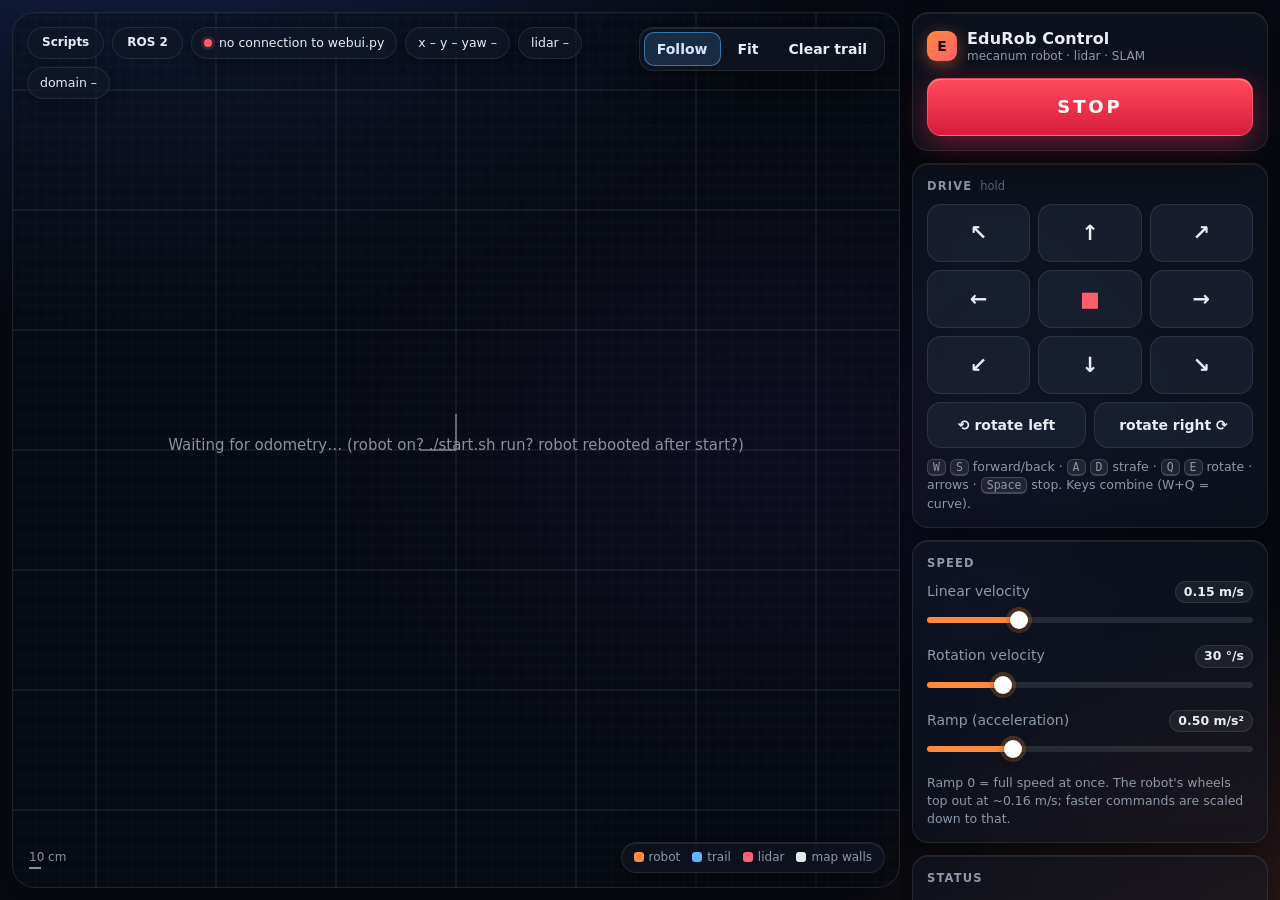
==== commit 767d4ee2: "GUI changes, laser calibration" ====
--- a/webui.html
+++ b/webui.html
@@ -153,6 +153,26 @@
     margin: 10px 0 0; height: 170px; overflow: auto; font: 12px/1.45 ui-monospace, "SF Mono", Menlo, Consolas, monospace;
     white-space: pre-wrap; word-break: break-word; color: #c9d3e0; scrollbar-width: thin; }
   #log:empty::before { content: "no script run yet"; color: var(--faint); }
+  #ros, #roscmdout { background: rgba(4,7,12,.65); border: 1px solid var(--stroke); border-radius: 12px; padding: 10px 12px;
+    margin: 10px 0 0; height: 220px; overflow: auto; font: 12px/1.45 ui-monospace, "SF Mono", Menlo, Consolas, monospace;
+    white-space: pre-wrap; word-break: break-word; color: #c9d3e0; scrollbar-width: thin; }
+  #ros:empty::before { content: "no messages yet"; color: var(--faint); }
+  #ros .t { color: var(--faint); } #ros .n { color: var(--muted); }
+  #ros .l-10 { color: var(--faint); } #ros .l-30 { color: #ffd166; } #ros .l-40, #ros .l-50 { color: var(--bad); }
+  #roscmdout:empty::before { content: "command output appears here"; color: var(--faint); }
+  .panel-toggle { pointer-events: auto; padding: 6px 14px; border-radius: 999px; font-size: 12px;
+    background: var(--glass); backdrop-filter: var(--blur); -webkit-backdrop-filter: var(--blur); }
+  /* Scripts and ROS 2 console: floating panels at the top left of the map, one open at a time */
+  .float-panel { position: absolute; left: 14px; top: 58px; bottom: 14px; width: min(560px, calc(100% - 28px));
+    padding: 12px; display: flex; flex-direction: column; gap: 8px; z-index: 3; }
+  @media (max-width: 860px) { .float-panel { top: 110px; } }
+  .float-panel h2 { margin: 0 auto 0 0; }
+  .float-panel .row + .row { margin-top: 0; }
+  .float-panel #log, .float-panel #ros { flex: 1 1 0; min-height: 120px; height: auto; margin: 0; }
+  #rosfilter { flex: 0 0 auto; width: auto; }
+  .float-panel #roscmdout { flex: 0 0 auto; height: 110px; margin: 0; }
+  .float-panel #roscmd input { flex: 1; min-width: 0; font: 13px ui-monospace, "SF Mono", Menlo, Consolas, monospace; }
+  .float-panel .muted { margin: 0; }
   [hidden] { display: none !important; }
   details > summary { list-style: none; cursor: pointer; }
   details > summary::-webkit-details-marker { display: none; }
@@ -168,6 +188,8 @@
 <main id="view">
   <canvas id="c" aria-label="Map: robot, trail, lidar and SLAM map"></canvas>
   <div class="overlay">
+    <button class="toggle panel-toggle" id="scriptbtn" aria-expanded="false" aria-controls="scriptpanel" title="Run scripts from scripts/ (Esc closes)">Scripts</button>
+    <button class="toggle panel-toggle" id="rosbtn" aria-expanded="false" aria-controls="rospanel" title="ROS 2 console and commands (Esc closes)">ROS 2</button>
     <span class="chip"><span class="dot" id="conn"></span><span id="src">no connection</span></span>
     <span class="chip" id="posechip">x – y – yaw –</span>
     <span class="chip" id="lidarchip">lidar –</span>
@@ -185,6 +207,41 @@
     <span><i style="background:#ff5f7a"></i>lidar</span>
     <span><i style="background:#e6e8eb"></i>map walls</span>
   </div>
+  <section class="float-panel glass" id="scriptpanel" aria-label="Scripts" hidden>
+    <div class="row">
+      <h2>Scripts <span class="tag">scripts/</span></h2>
+      <button id="scriptclose" aria-label="Close scripts" title="Close (Esc)">✕</button>
+    </div>
+    <div class="row">
+      <select id="scriptsel" aria-label="Script"></select>
+      <button id="run" class="primary">▶ Run</button>
+      <button id="reload" title="Reload the list" aria-label="Reload the list">⟳</button>
+    </div>
+    <pre id="log"></pre>
+    <p class="muted" id="scriptstate">Manual driving is blocked while a script runs. STOP ends the script.</p>
+  </section>
+  <section class="float-panel glass" id="rospanel" aria-label="ROS 2 console" hidden>
+    <div class="row">
+      <h2>ROS 2 console <span class="tag">/rosout</span></h2>
+      <select id="rosfilter" aria-label="Minimum level">
+        <option value="10">All levels</option>
+        <option value="20">Info and up</option>
+        <option value="30">Warnings and up</option>
+        <option value="40">Errors only</option>
+      </select>
+      <button id="rosclear">Clear</button>
+      <button id="rosclose" aria-label="Close console" title="Close (Esc)">✕</button>
+    </div>
+    <div id="ros" role="log"></div>
+    <form class="row" id="roscmd">
+      <input type="text" id="roscmdin" placeholder="ros2 command, e.g. topic list" autocomplete="off" spellcheck="false" aria-label="ros2 command">
+      <button class="primary" id="roscmdbtn">Run</button>
+    </form>
+    <pre id="roscmdout"></pre>
+    <p class="muted">Any <code>ros2</code> command, typed with or without the <code>ros2</code> prefix. No shell:
+      no pipes or <code>&amp;&amp;</code>. Stopped after 15 s if still running (e.g. <code>topic echo</code>).
+      <code>param list</code> asks each node on its own. If node lists look wrong, try <code>daemon stop</code>.</p>
+  </section>
 </main>
 
 <aside>
@@ -196,16 +253,6 @@
     <button id="stop" title="Stops driving and a running script (Space)">STOP</button>
   </div>
 
-  <section class="card glass">
-    <h2>Scripts <span class="tag">scripts/</span></h2>
-    <div class="row">
-      <select id="scriptsel" aria-label="Script"></select>
-      <button id="run" class="primary">▶ Run</button>
-      <button id="reload" title="Reload the list" aria-label="Reload the list">⟳</button>
-    </div>
-    <pre id="log"></pre>
-    <p class="muted" id="scriptstate">Manual driving is blocked while a script runs. STOP ends the script.</p>
-  </section>
 
   <section class="card glass">
     <h2>Drive <span class="tag">hold</span></h2>
@@ -380,7 +427,7 @@
   KeyQ: { x: 0, y: 0, t: 1 }, KeyE: { x: 0, y: 0, t: -1 },
 };
 addEventListener("keydown", (e) => {
-  if (e.target.tagName === "INPUT" && e.target.type !== "range") return;  // typing a name must not drive
+  if (e.target.tagName === "SELECT" || (e.target.tagName === "INPUT" && e.target.type !== "range")) return;  // typing must not drive
   if (e.code === "Space") { e.preventDefault(); stopAll(); return; }
   const d = KEYS[e.code];
   if (!d) return;
@@ -433,6 +480,83 @@
     : "Manual driving is blocked while a script runs. STOP ends the script.";
 }
 const runSelected = $("run").onclick;
+
+// ---------- ROS 2 console (/rosout) ----------
+const LEVEL_NAMES = { 10: "DEBUG", 20: "INFO", 30: "WARN", 40: "ERROR", 50: "FATAL" };
+let rosSince = 0;  // newest message id already shown
+$("rosfilter").value = store.get("rosfilter", "10");
+$("rosfilter").onchange = () => {
+  store.set("rosfilter", $("rosfilter").value);
+  applyRosFilter();
+};
+function applyRosFilter() {
+  const min = +$("rosfilter").value;
+  for (const row of $("ros").children) row.hidden = +row.dataset.level < min;
+}
+$("rosclear").onclick = () => { $("ros").replaceChildren(); };
+async function pollRosout() {
+  try {
+    const s = await (await fetch(`/rosout?since=${rosSince}`, { cache: "no-store" })).json();
+    if (s.last < rosSince) { rosSince = 0; $("ros").replaceChildren(); return; }  // webui restarted: start over
+    const ros = $("ros");
+    const atBottom = ros.scrollTop + ros.clientHeight >= ros.scrollHeight - 4;
+    const min = +$("rosfilter").value;
+    for (const e of s.entries) {
+      const row = document.createElement("div");
+      row.className = `l-${e.level}`;
+      row.dataset.level = e.level;
+      row.hidden = e.level < min;
+      const time = new Date(e.t * 1000).toTimeString().slice(0, 8);
+      const level = (LEVEL_NAMES[e.level] || e.level).padEnd(5);
+      const t = document.createElement("span"), n = document.createElement("span");
+      t.className = "t"; n.className = "n";
+      t.textContent = `${time} ${level} `;
+      n.textContent = `[${e.name}] `;
+      row.append(t, n, document.createTextNode(e.msg));
+      ros.append(row);
+      rosSince = e.id;
+    }
+    while (ros.children.length > 1000) ros.firstElementChild.remove();
+    if (s.entries.length && atBottom) ros.scrollTop = ros.scrollHeight;
+  } catch {}
+  setTimeout(pollRosout, 500);
+}
+pollRosout();
+// ---------- floating panels at the top left (Scripts, ROS 2): one open at a time ----------
+const PANELS = { scriptbtn: "scriptpanel", rosbtn: "rospanel" };  // button -> panel
+function showPanel(button) {  // null closes all
+  for (const [b, panel] of Object.entries(PANELS)) {
+    const open = b === button;
+    $(panel).hidden = !open;
+    $(b).classList.toggle("on", open);
+    $(b).setAttribute("aria-expanded", String(open));
+  }
+  if (button === "rosbtn") $("roscmdin").focus();
+}
+for (const [b, panel] of Object.entries(PANELS)) $(b).onclick = () => showPanel($(panel).hidden ? b : null);
+$("scriptclose").onclick = $("rosclose").onclick = () => showPanel(null);
+addEventListener("keydown", (e) => { if (e.code === "Escape") showPanel(null); });
+
+// ros2 commands typed by hand; they run on the laptop (webui.py), see ros2() there
+$("roscmd").onsubmit = async (e) => {
+  e.preventDefault();
+  const cmd = $("roscmdin").value.trim();
+  if (!cmd) return;
+  const shown = `$ ros2 ${cmd.replace(/^ros2\s+/, "")}`;
+  $("roscmdout").textContent = `${shown}\n… running`;
+  $("roscmdbtn").disabled = true;
+  try {
+    const r = await fetch("/ros2", { method: "POST", headers: { "Content-Type": "application/json" },
+      body: JSON.stringify({ cmd }) });
+    const s = await r.json();
+    $("roscmdout").textContent = r.ok
+      ? `${shown}\n${s.out}\n[${s.note || (s.code === 0 ? "done" : "exit code " + s.code)}]`
+      : `${shown}\n✗ ${s.error}`;
+  } catch {
+    $("roscmdout").textContent = `${shown}\n✗ no connection to webui.py`;
+  }
+  $("roscmdbtn").disabled = false;
+};
 
 // ---------- ROS domain ----------
 $("setdomain").onclick = async () => {
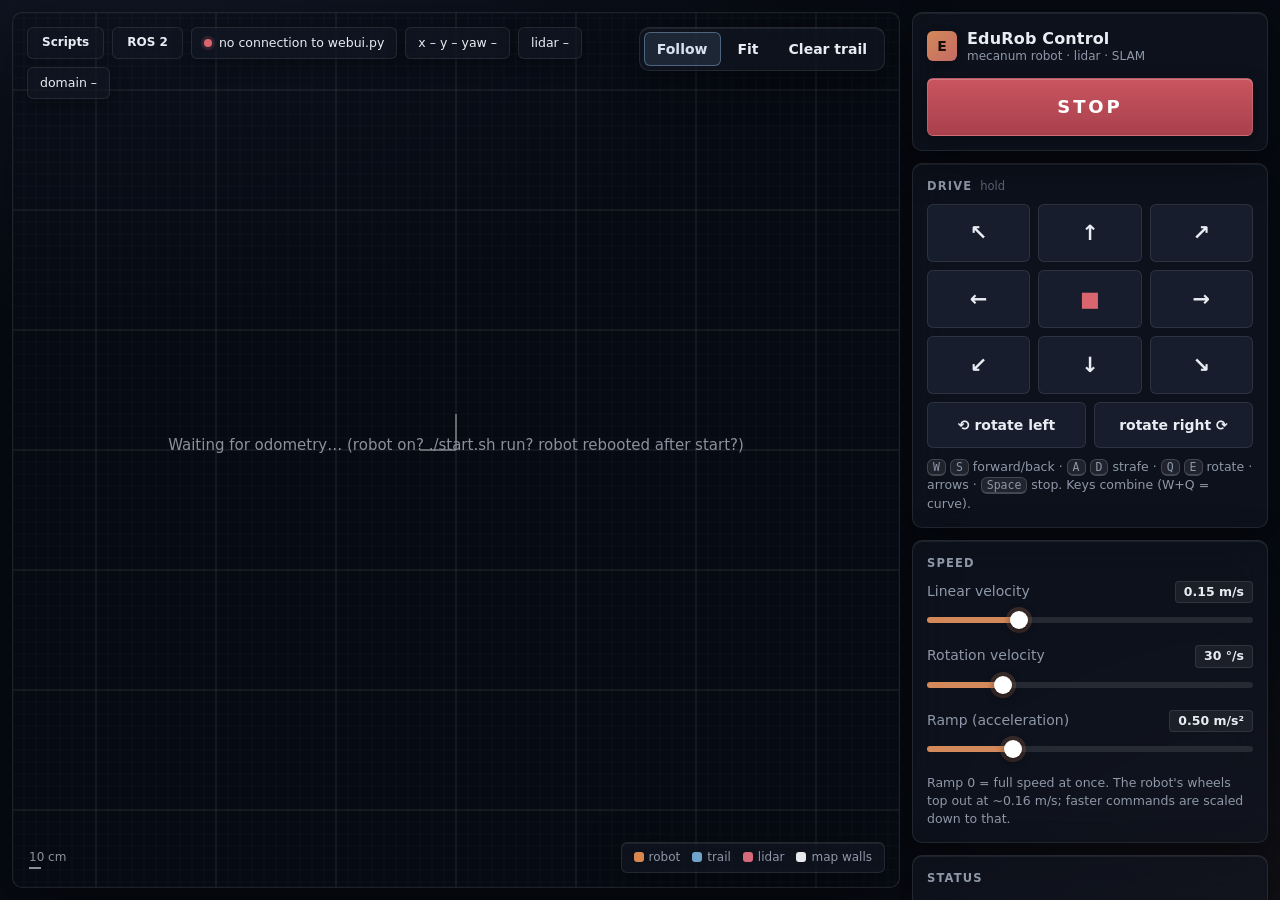
==== commit 669626eb: "Added Firmware Reference" ====
--- a/webui.html
+++ b/webui.html
@@ -14,10 +14,10 @@
     --glass-hover: rgba(48, 58, 78, .7);
     --stroke: rgba(255, 255, 255, .09);
     --stroke-hi: rgba(255, 255, 255, .16);
-    --accent: #ff8a3d; --accent-2: #ff5f6d;
-    --blue: #5ab4ff; --ok: #3ee0a0; --bad: #ff5c6c;
-    --radius: 16px; --radius-sm: 10px;
-    --blur: blur(18px) saturate(150%);
+    --accent: #d4895a; --accent-2: #c46a64;
+    --blue: #7ea6c8; --ok: #6cc49c; --bad: #d9666f;
+    --radius: 10px; --radius-sm: 6px;
+    --blur: blur(18px) saturate(115%);
     --shadow: 0 10px 40px rgba(0, 0, 0, .45), inset 0 1px 0 rgba(255, 255, 255, .07);
     color-scheme: dark;
   }
@@ -26,9 +26,8 @@
     font: 14px/1.45 ui-sans-serif, system-ui, -apple-system, "Segoe UI", Roboto, sans-serif; }
   body {
     background:
-      radial-gradient(1100px 700px at 12% -10%, rgba(64, 110, 255, .22), transparent 60%),
-      radial-gradient(900px 650px at 105% 110%, rgba(255, 110, 60, .18), transparent 60%),
-      radial-gradient(700px 500px at 60% 50%, rgba(120, 60, 255, .10), transparent 65%),
+      radial-gradient(1100px 700px at 12% -10%, rgba(90, 120, 180, .12), transparent 60%),
+      radial-gradient(900px 650px at 105% 110%, rgba(190, 120, 90, .08), transparent 60%),
       var(--bg);
     background-attachment: fixed;
     display: grid; grid-template-columns: minmax(0, 1fr) 380px; height: 100vh; height: 100dvh;
@@ -46,7 +45,7 @@
   }
 
   /* ---------- map ---------- */
-  #view { position: relative; min-height: 320px; overflow: hidden; margin: 12px 0 12px 12px; border-radius: 22px;
+  #view { position: relative; min-height: 320px; overflow: hidden; margin: 12px 0 12px 12px; border-radius: var(--radius);
     border: 1px solid var(--stroke); box-shadow: inset 0 0 0 1px rgba(255,255,255,.02), 0 20px 60px rgba(0,0,0,.35);
     background: rgba(8, 12, 20, .45); }
   @media (max-width: 860px) { #view { margin: 10px; } }
@@ -55,19 +54,19 @@
   .overlay { position: absolute; left: 14px; top: 14px; right: 14px; display: flex; gap: 8px; flex-wrap: wrap;
     pointer-events: none; padding-right: 250px; }
   @media (max-width: 860px) { .overlay { padding-right: 0; top: 62px; } }
-  .chip { display: inline-flex; align-items: center; gap: 7px; padding: 6px 12px; border-radius: 999px;
+  .chip { display: inline-flex; align-items: center; gap: 7px; padding: 6px 12px; border-radius: var(--radius-sm);
     background: var(--glass); border: 1px solid var(--stroke); backdrop-filter: var(--blur);
     -webkit-backdrop-filter: var(--blur); font-size: 12.5px; font-variant-numeric: tabular-nums;
     box-shadow: 0 4px 18px rgba(0,0,0,.3); white-space: nowrap; }
-  .dot { width: 8px; height: 8px; border-radius: 50%; background: var(--bad); box-shadow: 0 0 0 3px rgba(255,92,108,.18); }
-  .dot.on { background: var(--ok); box-shadow: 0 0 0 3px rgba(62,224,160,.18), 0 0 12px rgba(62,224,160,.6); }
-  #busychip { border-color: rgba(255,138,61,.5); color: var(--accent); }
+  .dot { width: 8px; height: 8px; border-radius: 50%; background: var(--bad); box-shadow: 0 0 0 3px rgba(217,102,111,.16); }
+  .dot.on { background: var(--ok); box-shadow: 0 0 0 3px rgba(108,196,156,.16); }
+  #busychip { border-color: rgba(212,137,90,.45); color: var(--accent); }
   .viewbtns { position: absolute; right: 14px; top: 14px; display: flex; gap: 4px; padding: 4px;
-    border-radius: 14px; }
+    border-radius: var(--radius); }
   .viewbtns button { background: transparent; border-color: transparent; padding: 6px 12px; }
   .viewbtns button:hover { background: rgba(255,255,255,.08); }
   .legend { position: absolute; right: 14px; bottom: 14px; display: flex; gap: 12px; flex-wrap: wrap;
-    padding: 6px 12px; border-radius: 999px; font-size: 12px; color: var(--muted); pointer-events: none; }
+    padding: 6px 12px; border-radius: var(--radius-sm); font-size: 12px; color: var(--muted); pointer-events: none; }
   .legend i { display: inline-block; width: 10px; height: 10px; border-radius: 3px; margin-right: 5px; vertical-align: -1px; }
 
   /* ---------- side panel ---------- */
@@ -76,9 +75,9 @@
   @media (max-width: 860px) { aside { overflow: visible; } }  /* phone: STOP stays on screen while scrolling */
   .head { position: sticky; top: 0; z-index: 2; padding: 14px; display: grid; gap: 12px; }
   .brand { display: flex; align-items: center; gap: 10px; }
-  .logo { width: 30px; height: 30px; border-radius: 9px; display: grid; place-items: center; font-weight: 800;
+  .logo { width: 30px; height: 30px; border-radius: var(--radius-sm); display: grid; place-items: center; font-weight: 800;
     color: #1a0f08; background: linear-gradient(135deg, var(--accent), var(--accent-2));
-    box-shadow: 0 4px 16px rgba(255,120,60,.45); }
+    box-shadow: 0 2px 8px rgba(0,0,0,.3); }
   h1 { font-size: 16px; margin: 0; letter-spacing: .01em; font-weight: 650; }
   .sub { font-size: 12px; color: var(--muted); margin-top: -2px; }
   .card { padding: 14px; }
@@ -96,29 +95,29 @@
   button:disabled { opacity: .45; cursor: wait; transform: none; }
   :focus-visible { outline: 2px solid var(--blue); outline-offset: 2px; }
   button.primary { background: linear-gradient(135deg, var(--accent), var(--accent-2)); color: #1c0d06;
-    border-color: transparent; box-shadow: 0 4px 18px rgba(255,110,70,.35); }
-  button.primary:hover { filter: brightness(1.08); }
-  button.primary.danger { background: linear-gradient(180deg, #ff4b5c, #d81b3c); color: #fff;
-    box-shadow: 0 4px 18px rgba(230,30,60,.4); }
+    border-color: transparent; box-shadow: 0 2px 10px rgba(0,0,0,.25); }
+  button.primary:hover { filter: brightness(1.06); }
+  button.primary.danger { background: linear-gradient(180deg, #c95560, #a8404c); color: #fff;
+    box-shadow: 0 2px 10px rgba(0,0,0,.3); }
   button.held { background: linear-gradient(135deg, var(--accent), var(--accent-2)); border-color: transparent;
-    color: #1c0d06; box-shadow: 0 0 0 4px rgba(255,138,61,.2), 0 6px 22px rgba(255,110,70,.45); }
-  button.toggle.on { border-color: rgba(90,180,255,.55); color: #cfe7ff; background: rgba(90,180,255,.16); }
+    color: #1c0d06; box-shadow: 0 0 0 3px rgba(212,137,90,.2); }
+  button.toggle.on { border-color: rgba(126,166,200,.5); color: #d6e3ee; background: rgba(126,166,200,.14); }
   #stop { width: 100%; height: 58px; font-size: 18px; font-weight: 800; letter-spacing: .16em; color: #fff;
-    border: 1px solid rgba(255,255,255,.18); border-radius: 14px;
-    background: linear-gradient(180deg, #ff4b5c, #d81b3c);
-    box-shadow: 0 8px 28px rgba(230,30,60,.45), inset 0 1px 0 rgba(255,255,255,.3); }
-  #stop:hover { filter: brightness(1.08); }
+    border: 1px solid rgba(255,255,255,.14); border-radius: var(--radius-sm);
+    background: linear-gradient(180deg, #c95560, #a8404c);
+    box-shadow: 0 4px 16px rgba(0,0,0,.35), inset 0 1px 0 rgba(255,255,255,.2); }
+  #stop:hover { filter: brightness(1.06); }
   .pad { display: grid; grid-template-columns: repeat(3, 1fr); gap: 8px; }
-  .pad button { height: 58px; font-size: 21px; border-radius: 14px; }
+  .pad button { height: 58px; font-size: 21px; }
   .pad button[data-stop] { color: var(--bad); }
   .rot { display: grid; grid-template-columns: 1fr 1fr; gap: 8px; margin-top: 8px; }
-  .rot button { height: 46px; border-radius: 14px; }
+  .rot button { height: 46px; }
   .row { display: flex; gap: 8px; flex-wrap: wrap; align-items: center; }
   .row + .row { margin-top: 8px; }
 
   .slider { display: grid; grid-template-columns: 1fr auto; gap: 6px 8px; margin-bottom: 14px; }
   .slider label { color: var(--muted); }
-  .slider output { font-variant-numeric: tabular-nums; font-weight: 600; padding: 1px 8px; border-radius: 999px;
+  .slider output { font-variant-numeric: tabular-nums; font-weight: 600; padding: 1px 8px; border-radius: 4px;
     background: rgba(255,255,255,.06); border: 1px solid var(--stroke); font-size: 12.5px; }
   input[type=range] { grid-column: 1 / -1; width: 100%; height: 22px; margin: 0; background: transparent;
     -webkit-appearance: none; appearance: none; --p: 50%; }
@@ -127,15 +126,15 @@
   input[type=range]::-moz-range-track { height: 6px; border-radius: 999px; background: rgba(255,255,255,.1); }
   input[type=range]::-moz-range-progress { height: 6px; border-radius: 999px; background: var(--accent); }
   input[type=range]::-webkit-slider-thumb { -webkit-appearance: none; width: 18px; height: 18px; margin-top: -6px;
-    border-radius: 50%; background: #fff; border: 0; box-shadow: 0 2px 8px rgba(0,0,0,.5), 0 0 0 4px rgba(255,138,61,.25); }
+    border-radius: 50%; background: #fff; border: 0; box-shadow: 0 2px 8px rgba(0,0,0,.5), 0 0 0 4px rgba(212,137,90,.22); }
   input[type=range]::-moz-range-thumb { width: 18px; height: 18px; border-radius: 50%; background: #fff; border: 0;
-    box-shadow: 0 2px 8px rgba(0,0,0,.5), 0 0 0 4px rgba(255,138,61,.25); }
+    box-shadow: 0 2px 8px rgba(0,0,0,.5), 0 0 0 4px rgba(212,137,90,.22); }
 
   input[type=text], input[type=number], select { font: inherit; color: var(--text); background: rgba(8,12,20,.55);
     border: 1px solid var(--stroke); border-radius: var(--radius-sm); padding: 8px 10px; min-width: 0;
     transition: border-color .15s, box-shadow .15s; }
-  input[type=text]:focus, input[type=number]:focus, select:focus { border-color: rgba(90,180,255,.6);
-    box-shadow: 0 0 0 3px rgba(90,180,255,.18); outline: none; }
+  input[type=text]:focus, input[type=number]:focus, select:focus { border-color: rgba(126,166,200,.55);
+    box-shadow: 0 0 0 3px rgba(126,166,200,.16); outline: none; }
   input[type=number] { width: 84px; }
   select { flex: 1; }
   select option { background: #141a26; }
@@ -149,18 +148,18 @@
     padding: 1px 5px; border-radius: 5px; }
   kbd { font: 11.5px ui-monospace, "SF Mono", Menlo, Consolas, monospace; background: rgba(255,255,255,.08);
     border: 1px solid var(--stroke-hi); border-bottom-width: 2px; border-radius: 6px; padding: 0 5px; }
-  #log { background: rgba(4,7,12,.65); border: 1px solid var(--stroke); border-radius: 12px; padding: 10px 12px;
+  #log { background: rgba(4,7,12,.65); border: 1px solid var(--stroke); border-radius: var(--radius-sm); padding: 10px 12px;
     margin: 10px 0 0; height: 170px; overflow: auto; font: 12px/1.45 ui-monospace, "SF Mono", Menlo, Consolas, monospace;
     white-space: pre-wrap; word-break: break-word; color: #c9d3e0; scrollbar-width: thin; }
   #log:empty::before { content: "no script run yet"; color: var(--faint); }
-  #ros, #roscmdout { background: rgba(4,7,12,.65); border: 1px solid var(--stroke); border-radius: 12px; padding: 10px 12px;
+  #ros, #roscmdout { background: rgba(4,7,12,.65); border: 1px solid var(--stroke); border-radius: var(--radius-sm); padding: 10px 12px;
     margin: 10px 0 0; height: 220px; overflow: auto; font: 12px/1.45 ui-monospace, "SF Mono", Menlo, Consolas, monospace;
     white-space: pre-wrap; word-break: break-word; color: #c9d3e0; scrollbar-width: thin; }
   #ros:empty::before { content: "no messages yet"; color: var(--faint); }
   #ros .t { color: var(--faint); } #ros .n { color: var(--muted); }
-  #ros .l-10 { color: var(--faint); } #ros .l-30 { color: #ffd166; } #ros .l-40, #ros .l-50 { color: var(--bad); }
+  #ros .l-10 { color: var(--faint); } #ros .l-30 { color: #d9b86a; } #ros .l-40, #ros .l-50 { color: var(--bad); }
   #roscmdout:empty::before { content: "command output appears here"; color: var(--faint); }
-  .panel-toggle { pointer-events: auto; padding: 6px 14px; border-radius: 999px; font-size: 12px;
+  .panel-toggle { pointer-events: auto; padding: 6px 14px; font-size: 12px;
     background: var(--glass); backdrop-filter: var(--blur); -webkit-backdrop-filter: var(--blur); }
   /* Scripts and ROS 2 console: floating panels at the top left of the map, one open at a time */
   .float-panel { position: absolute; left: 14px; top: 58px; bottom: 14px; width: min(560px, calc(100% - 28px));
@@ -171,7 +170,7 @@
   .float-panel #log, .float-panel #ros { flex: 1 1 0; min-height: 120px; height: auto; margin: 0; }
   #rosfilter { flex: 0 0 auto; width: auto; }
   .float-panel #roscmdout { flex: 0 0 auto; height: 110px; margin: 0; }
-  .float-panel #roscmd input { flex: 1; min-width: 0; font: 13px ui-monospace, "SF Mono", Menlo, Consolas, monospace; }
+  .float-panel form input { flex: 1; min-width: 0; font: 13px ui-monospace, "SF Mono", Menlo, Consolas, monospace; }
   .float-panel .muted { margin: 0; }
   [hidden] { display: none !important; }
   details > summary { list-style: none; cursor: pointer; }
@@ -202,9 +201,9 @@
     <button id="clear" title="Delete the drawn path">Clear trail</button>
   </div>
   <div class="legend glass" aria-hidden="true">
-    <span><i style="background:#ff8a3d"></i>robot</span>
-    <span><i style="background:#5ab4ff"></i>trail</span>
-    <span><i style="background:#ff5f7a"></i>lidar</span>
+    <span><i style="background:#d9874e"></i>robot</span>
+    <span><i style="background:#6fa3cc"></i>trail</span>
+    <span><i style="background:#d46a7a"></i>lidar</span>
     <span><i style="background:#e6e8eb"></i>map walls</span>
   </div>
   <section class="float-panel glass" id="scriptpanel" aria-label="Scripts" hidden>
@@ -218,6 +217,12 @@
       <button id="reload" title="Reload the list" aria-label="Reload the list">⟳</button>
     </div>
     <pre id="log"></pre>
+    <form class="row" id="pycmd">
+      <input type="text" id="pycmdin" placeholder="forward(0.1, 0.3); rotate_left(90, 30)" autocomplete="off" spellcheck="false" aria-label="Python command">
+      <button class="primary" id="pycmdbtn">Run</button>
+    </form>
+    <p class="muted">Python with <code>motion.py</code> already imported, separate commands with <code>;</code>.
+      Runs like a script (STOP ends it), starting takes ~2 s.</p>
     <p class="muted" id="scriptstate">Manual driving is blocked while a script runs. STOP ends the script.</p>
   </section>
   <section class="float-panel glass" id="rospanel" aria-label="ROS 2 console" hidden>
@@ -480,6 +485,18 @@
     : "Manual driving is blocked while a script runs. STOP ends the script.";
 }
 const runSelected = $("run").onclick;
+// Python command line: runs like a script, its output goes to the same log
+$("pycmd").onsubmit = async (e) => {
+  e.preventDefault();
+  const code = $("pycmdin").value.trim();
+  if (!code) return;
+  held.clear();
+  try {
+    const r = await fetch("/runcode", { method: "POST", headers: { "Content-Type": "application/json" },
+      body: JSON.stringify({ code }) });
+    if (!r.ok) $("scriptstate").textContent = "✗ " + (await r.json()).error;
+  } catch { $("scriptstate").textContent = "✗ no connection"; }
+};
 
 // ---------- ROS 2 console (/rosout) ----------
 const LEVEL_NAMES = { 10: "DEBUG", 20: "INFO", 30: "WARN", 40: "ERROR", 50: "FATAL" };
@@ -778,9 +795,9 @@
   // screen angle of the robot's forward direction: world yaw 0 = up
   ctx.save(); ctx.translate(sx, sy); ctx.rotate(-pose[2]);
   const L = 0.36 * scale, W = 0.30 * scale;  // body size in m (approx.)
-  ctx.fillStyle = "rgba(255,122,26,.25)"; ctx.strokeStyle = "#ff7a1a"; ctx.lineWidth = 2;
+  ctx.fillStyle = "rgba(217,135,78,.25)"; ctx.strokeStyle = "#d9874e"; ctx.lineWidth = 2;
   ctx.beginPath(); ctx.rect(-W / 2, -L / 2, W, L); ctx.fill(); ctx.stroke();
-  ctx.fillStyle = "#ff7a1a";
+  ctx.fillStyle = "#d9874e";
   ctx.beginPath(); ctx.moveTo(0, -L / 2 - 8); ctx.lineTo(-7, -L / 2 + 6); ctx.lineTo(7, -L / 2 + 6); ctx.closePath(); ctx.fill();
   ctx.restore();
 }
@@ -807,17 +824,17 @@
     }
   }
   if (cloud.length) {
-    ctx.fillStyle = "rgba(255,79,109,.25)";
+    ctx.fillStyle = "rgba(212,106,122,.25)";
     for (const [x, y] of cloud) { const [sx, sy] = toScreen(x, y); ctx.fillRect(sx - 1, sy - 1, 2, 2); }
   }
   if (trail.length > 1) {
-    ctx.strokeStyle = "#4fb3ff"; ctx.lineWidth = 2; ctx.lineJoin = "round"; ctx.beginPath();
+    ctx.strokeStyle = "#6fa3cc"; ctx.lineWidth = 2; ctx.lineJoin = "round"; ctx.beginPath();
     trail.forEach(([x, y], i) => { const [sx, sy] = toScreen(x, y); i ? ctx.lineTo(sx, sy) : ctx.moveTo(sx, sy); });
     if (pose) { const [sx, sy] = toScreen(pose[0], pose[1]); ctx.lineTo(sx, sy); }
     ctx.stroke();
   }
   if ($("showscan").classList.contains("on")) {
-    ctx.fillStyle = "#ff4f6d";
+    ctx.fillStyle = "#d46a7a";
     for (const [x, y] of scanPoints()) { const [sx, sy] = toScreen(x, y); ctx.fillRect(sx - 1.5, sy - 1.5, 3, 3); }
   }
   drawRobot();
